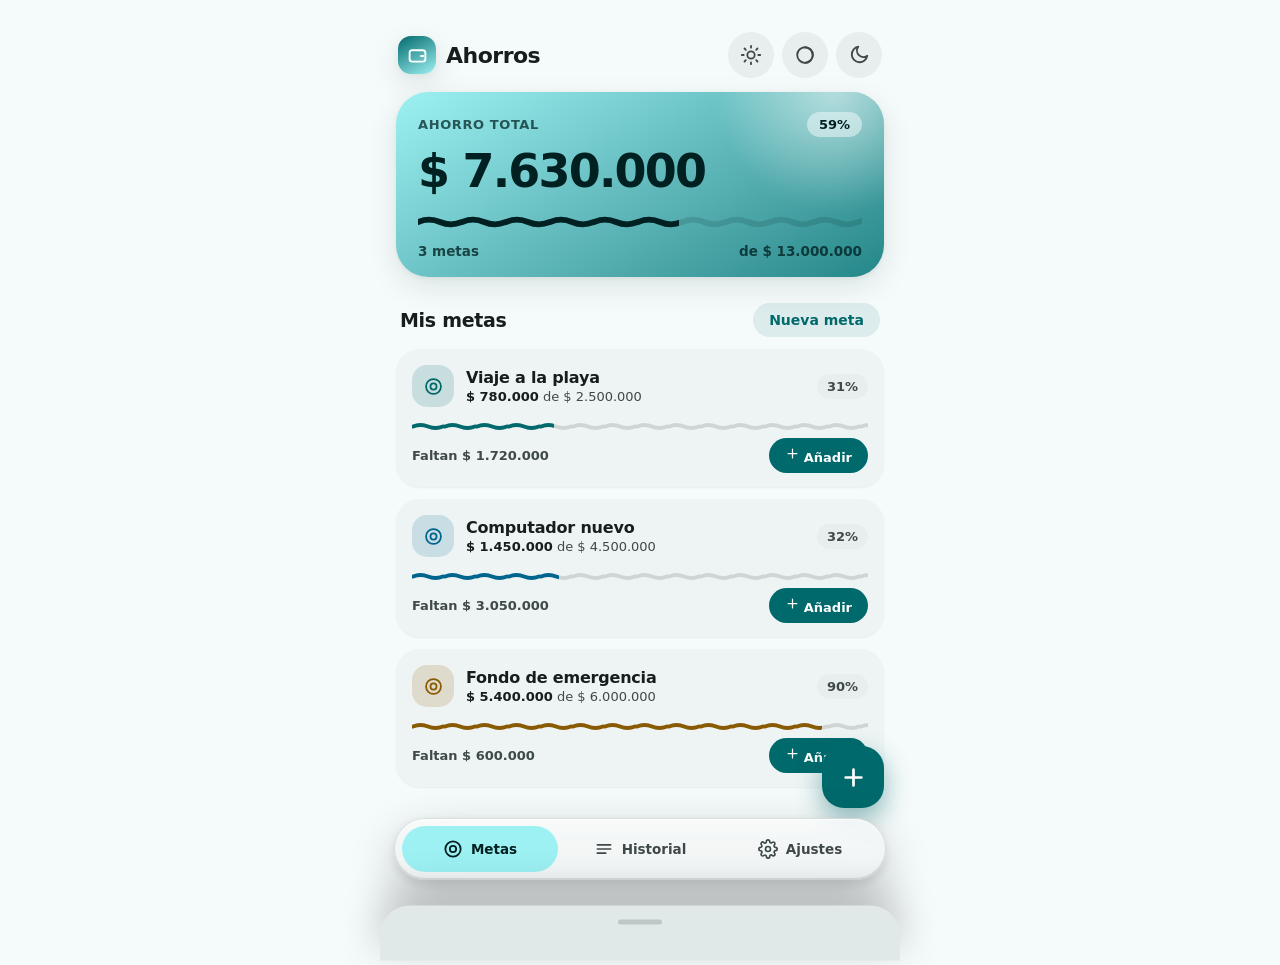
==== index.html @ 053e96df "primera version" ====
<!DOCTYPE html>
<html lang="es" data-theme="light">
<head>
<meta charset="utf-8" />
<meta name="viewport" content="width=device-width, initial-scale=1, viewport-fit=cover" />
<title>Ahorros</title>
<meta name="theme-color" content="#F5FAFA" media="(prefers-color-scheme: light)" />
<meta name="theme-color" content="#0E1414" media="(prefers-color-scheme: dark)" />
<meta name="apple-mobile-web-app-capable" content="yes" />
<meta name="apple-mobile-web-app-status-bar-style" content="default" />
<meta name="description" content="App de ahorros con metas y progreso animado." />
<link rel="manifest" href="./manifest.webmanifest" />
<link rel="icon" href="./icon.svg" type="image/svg+xml" />
<link rel="apple-touch-icon" href="./icon.svg" />
<link rel="stylesheet" href="./styles.css" />
</head>
<body>
  <div class="app">
    <header class="topbar">
      <div class="brand">
        <span class="brand-mark" aria-hidden="true">
          <svg viewBox="0 0 24 24" fill="none" stroke="currentColor" stroke-width="2.2" stroke-linecap="round" stroke-linejoin="round">
            <path d="M3 8.5A2.5 2.5 0 0 1 5.5 6H18a3 3 0 0 1 3 3v7a3 3 0 0 1-3 3H6a3 3 0 0 1-3-3z" />
            <path d="M16 12.5h2.5" />
          </svg>
        </span>
        <h1>Ahorros</h1>
      </div>
      <div class="topbar-actions">
        <button class="icon-btn press" id="dynamicToggle" aria-label="Color dinámico" aria-pressed="true">
          <svg viewBox="0 0 24 24" fill="none" stroke="currentColor" stroke-width="2" stroke-linecap="round" stroke-linejoin="round">
            <circle cx="12" cy="12" r="4" />
            <path d="M12 2v2M12 20v2M4.93 4.93l1.41 1.41M17.66 17.66l1.41 1.41M2 12h2M20 12h2M4.93 19.07l1.41-1.41M17.66 6.34l1.41-1.41" />
          </svg>
        </button>
        <button class="icon-btn press" id="ringToggle" aria-label="Cambiar a progreso circular" aria-pressed="false">
          <svg viewBox="0 0 24 24" fill="none" stroke="currentColor" stroke-width="2" stroke-linecap="round" stroke-linejoin="round">
            <circle cx="12" cy="12" r="8.5" />
            <path d="M12 3.5a8.5 8.5 0 0 1 0 17" />
          </svg>
        </button>
        <button class="icon-btn press" id="themeBtn" aria-label="Cambiar tema">
          <svg viewBox="0 0 24 24" fill="none" stroke="currentColor" stroke-width="2" stroke-linecap="round" stroke-linejoin="round">
            <path d="M21 12.8A8.5 8.5 0 1 1 11.2 3a7 7 0 0 0 9.8 9.8z" />
          </svg>
        </button>
      </div>
    </header>

    <main>
      <section class="view" id="view-goals">
        <div class="hero" id="hero">
          <div class="hero-glow" aria-hidden="true"></div>
          <div class="hero-top">
            <span class="hero-label">Ahorro total</span>
            <span class="hero-chip" id="heroPct">0%</span>
          </div>
          <div class="hero-amount" id="totalAmount" data-v="0">$0</div>
          <div class="prog prog-lg" id="heroProg" style="--p:0">
            <span class="prog-track"></span>
            <span class="prog-fill"></span>
            <span class="prog-stop"></span>
          </div>
          <div class="ring ring-lg" id="heroRing" hidden style="--p:0" aria-hidden="true">
            <svg viewBox="0 0 120 120">
              <path class="ring-track" d="" />
              <path class="ring-fill" d="" />
            </svg>
            <div class="ring-center">
              <span class="ring-pct" id="heroRingPct">0%</span>
            </div>
          </div>
          <div class="hero-foot">
            <span id="heroGoals">0 metas</span>
            <span id="heroTarget">de $0</span>
          </div>
        </div>

        <div class="section-head">
          <h2>Mis metas</h2>
          <button class="text-btn press" id="newGoalBtn">Nueva meta</button>
        </div>

        <ul class="goals" id="goalList"></ul>

        <div class="empty" id="emptyGoals" hidden>
          <div class="empty-art" aria-hidden="true">
            <svg viewBox="0 0 24 24" fill="none" stroke="currentColor" stroke-width="1.6" stroke-linecap="round" stroke-linejoin="round">
              <circle cx="12" cy="12" r="9" />
              <circle cx="12" cy="12" r="4.5" />
              <circle cx="12" cy="12" r="1" />
            </svg>
          </div>
          <h3>Sin metas todavía</h3>
          <p>Crea tu primera meta y mira cómo crece el progreso.</p>
          <button class="btn-filled press" id="emptyCreate">Crear mi primera meta</button>
        </div>
      </section>

      <section class="view" id="view-history" hidden>
        <div class="section-head">
          <h2>Historial</h2>
          <span class="muted" id="historyCount"></span>
        </div>
        <ul class="history" id="historyList"></ul>
        <div class="empty" id="emptyHistory" hidden>
          <div class="empty-art" aria-hidden="true">
            <svg viewBox="0 0 24 24" fill="none" stroke="currentColor" stroke-width="1.6" stroke-linecap="round" stroke-linejoin="round">
              <path d="M3.5 12a8.5 8.5 0 1 0 2.6-6.1" />
              <path d="M3 4.5V9h4.5" />
              <path d="M12 8v4.5l3 1.8" />
            </svg>
          </div>
          <h3>Aún no hay movimientos</h3>
          <p>Cada aporte que hagas aparecerá aquí.</p>
        </div>
      </section>

      <section class="view" id="view-settings" hidden>
        <div class="section-head">
          <h2>Ajustes</h2>
        </div>
        <ul class="settings" id="settingsList"></ul>
      </section>
    </main>

    <button class="fab press" id="fab" aria-label="Nueva meta">
      <svg viewBox="0 0 24 24" fill="none" stroke="currentColor" stroke-width="2.4" stroke-linecap="round">
        <path d="M12 5v14M5 12h14" />
      </svg>
    </button>

    <nav class="navbar" id="nav" aria-label="Navegación principal">
      <span class="nav-indicator" id="navIndicator" aria-hidden="true"></span>
      <button class="nav-item is-active press" data-view="goals">
        <svg viewBox="0 0 24 24" fill="none" stroke="currentColor" stroke-width="2" stroke-linecap="round" stroke-linejoin="round">
          <circle cx="12" cy="12" r="8.5" />
          <circle cx="12" cy="12" r="3.5" />
        </svg>
        <span>Metas</span>
      </button>
      <button class="nav-item press" data-view="history">
        <svg viewBox="0 0 24 24" fill="none" stroke="currentColor" stroke-width="2" stroke-linecap="round" stroke-linejoin="round">
          <path d="M4 7h16M4 12h16M4 17h10" />
        </svg>
        <span>Historial</span>
      </button>
      <button class="nav-item press" data-view="settings">
        <svg viewBox="0 0 24 24" fill="none" stroke="currentColor" stroke-width="2" stroke-linecap="round" stroke-linejoin="round">
          <circle cx="12" cy="12" r="3" />
          <path d="M19.4 15a1.65 1.65 0 0 0 .33 1.82l.06.06a2 2 0 1 1-2.83 2.83l-.06-.06a1.65 1.65 0 0 0-1.82-.33 1.65 1.65 0 0 0-1 1.51V21a2 2 0 0 1-4 0v-.09A1.65 1.65 0 0 0 9 19.4a1.65 1.65 0 0 0-1.82.33l-.06.06a2 2 0 1 1-2.83-2.83l.06-.06a1.65 1.65 0 0 0 .33-1.82 1.65 1.65 0 0 0-1.51-1H3a2 2 0 0 1 0-4h.09A1.65 1.65 0 0 0 4.6 9a1.65 1.65 0 0 0-.33-1.82l-.06-.06a2 2 0 1 1 2.83-2.83l.06.06a1.65 1.65 0 0 0 1.82.33H9a1.65 1.65 0 0 0 1-1.51V3a2 2 0 0 1 4 0v.09a1.65 1.65 0 0 0 1 1.51 1.65 1.65 0 0 0 1.82-.33l.06-.06a2 2 0 1 1 2.83 2.83l-.06.06a1.65 1.65 0 0 0-.33 1.82V9a1.65 1.65 0 0 0 1.51 1H21a2 2 0 0 1 0 4h-.09a1.65 1.65 0 0 0-1.51 1z" />
        </svg>
        <span>Ajustes</span>
      </button>
    </nav>
  </div>

  <div class="scrim" id="scrim"></div>
  <div class="sheet" id="sheet" role="dialog" aria-modal="true" aria-labelledby="sheetTitle">
    <div class="sheet-handle" aria-hidden="true"></div>
    <div class="sheet-body" id="sheetBody"></div>
  </div>

  <div class="fx-layer" id="fx" aria-hidden="true"></div>

  <script src="./app.js" defer></script>
</body>
</html>
---- styles.css ----
/* ============ Material 3 Expressive · tokens ============ */
:root {
  color-scheme: light;
  --primary: #00696b;
  --on-primary: #ffffff;
  --primary-container: #9df1f3;
  --on-primary-container: #002021;
  --secondary-container: #cfe7e7;
  --on-secondary-container: #082020;
  --surface: #f5fafa;
  --surface-container-low: #eef4f4;
  --surface-container: #e8eeee;
  --surface-container-high: #e1e8e8;
  --surface-container-highest: #dbe2e2;
  --on-surface: #171d1d;
  --on-surface-variant: #3f4949;
  --outline: #6f7979;
  --outline-variant: #bec8c8;
  --tertiary: #9c4326;
  --error: #ba1a1a;
  --shadow: 0 10px 30px rgba(0, 45, 45, .10), 0 2px 6px rgba(0, 45, 45, .06);
  --ease-emph: cubic-bezier(.05, .7, .1, 1);
  --ease-spring: cubic-bezier(.34, 1.32, .64, 1);
  --ease-bounce: cubic-bezier(.2, .9, .2, 1.35);
  --r-xl: 32px;
  --r-lg: 24px;
  --r-md: 18px;
  --wave: 38px;
}
[data-theme="dark"] {
  color-scheme: dark;
  --primary: #7fd4d6;
  --on-primary: #003739;
  --primary-container: #004f51;
  --on-primary-container: #9df1f3;
  --secondary-container: #2a3f3f;
  --on-secondary-container: #cfe7e7;
  --surface: #0d1313;
  --surface-container-low: #141b1b;
  --surface-container: #1a2121;
  --surface-container-high: #242b2b;
  --surface-container-highest: #2d3535;
  --on-surface: #dfe4e4;
  --on-surface-variant: #bfc8c8;
  --outline: #899393;
  --outline-variant: #3f4949;
  --tertiary: #ffb59d;
  --error: #ffb4ab;
  --shadow: 0 12px 34px rgba(0, 0, 0, .45), 0 2px 8px rgba(0, 0, 0, .3);
}

/* ============ color dinámico (Material You) ============ */
/* Usa el color de acento del sistema (en Windows puede venir del fondo de pantalla). */
@supports (color: AccentColor) {
  [data-dynamic="true"] {
    --primary: AccentColor;
  }
  [data-dynamic="true"][data-theme="light"] {
    --primary-container: color-mix(in srgb, AccentColor 20%, #ffffff);
    --on-primary-container: color-mix(in srgb, AccentColor 85%, #000000);
    --on-primary: AccentColorText;
  }
  [data-dynamic="true"][data-theme="dark"] {
    --primary-container: color-mix(in srgb, AccentColor 25%, #000000);
    --on-primary-container: color-mix(in srgb, AccentColor 75%, #ffffff);
    --on-primary: AccentColorText;
  }
}

*, *::before, *::after { box-sizing: border-box; }

html, body { height: 100%; }

body {
  margin: 0;
  font-family: "Segoe UI Variable Display", "Segoe UI", Roboto, system-ui, -apple-system, "Helvetica Neue", sans-serif;
  background: var(--surface);
  color: var(--on-surface);
  -webkit-tap-highlight-color: transparent;
  overscroll-behavior-y: none;
  transition: background-color .45s var(--ease-emph), color .45s var(--ease-emph);
}

h1, h2, h3, p { margin: 0; }

button { font: inherit; color: inherit; border: 0; background: none; cursor: pointer; }

.app {
  max-width: 520px;
  margin-inline: auto;
  padding: 14px 16px calc(178px + env(safe-area-inset-bottom));
  display: flex;
  flex-direction: column;
  min-height: 100dvh;
}

/* ============ top bar ============ */
.topbar {
  display: flex;
  align-items: center;
  justify-content: space-between;
  gap: 12px;
  padding: 6px 2px 14px;
}
.topbar-actions { display: flex; align-items: center; gap: 8px; }
.brand { display: flex; align-items: center; gap: 10px; }
.brand h1 {
  font-size: 22px;
  font-weight: 800;
  letter-spacing: -.5px;
}
.brand-mark {
  display: grid;
  place-items: center;
  width: 38px;
  height: 38px;
  border-radius: 13px;
  background: linear-gradient(150deg, var(--primary), var(--primary-container));
  color: var(--on-primary);
  box-shadow: var(--shadow);
}
.brand-mark svg { width: 21px; height: 21px; }

.icon-btn {
  width: 46px;
  height: 46px;
  display: grid;
  place-items: center;
  border-radius: 50%;
  background: var(--surface-container);
  color: var(--on-surface-variant);
  overflow: hidden;
  position: relative;
}
.icon-btn svg { width: 22px; height: 22px; transition: transform .5s var(--ease-spring); }
[data-theme="dark"] .icon-btn svg { transform: rotate(-25deg); }

/* ============ hero ============ */
.hero {
  position: relative;
  overflow: hidden;
  border-radius: var(--r-xl);
  padding: 20px 22px 18px;
  background: linear-gradient(150deg, var(--primary-container), color-mix(in srgb, var(--primary) 78%, var(--primary-container)));
  color: var(--on-primary-container);
  box-shadow: var(--shadow);
  isolation: isolate;
  animation: rise .6s var(--ease-emph) both;
}
.hero-glow {
  position: absolute;
  width: 260px;
  height: 260px;
  right: -80px;
  top: -130px;
  border-radius: 50%;
  background: radial-gradient(circle, rgba(255, 255, 255, .55), transparent 65%);
  filter: blur(6px);
  z-index: -1;
  animation: breathe 7s ease-in-out infinite;
}
[data-theme="dark"] .hero-glow { background: radial-gradient(circle, rgba(157, 241, 243, .28), transparent 65%); }

.hero-top { display: flex; align-items: center; justify-content: space-between; }
.hero-label {
  font-size: 13px;
  font-weight: 700;
  letter-spacing: .6px;
  text-transform: uppercase;
  opacity: .72;
}
.hero-chip {
  font-size: 13px;
  font-weight: 800;
  padding: 5px 12px;
  border-radius: 999px;
  background: rgba(255, 255, 255, .45);
  backdrop-filter: blur(6px);
  font-variant-numeric: tabular-nums;
}
[data-theme="dark"] .hero-chip { background: rgba(0, 0, 0, .28); }

.hero-amount {
  margin: 10px 0 2px;
  font-size: clamp(34px, 11.5vw, 46px);
  font-weight: 800;
  letter-spacing: -1.8px;
  line-height: 1.05;
  font-variant-numeric: tabular-nums;
  transform-origin: left center;
}
.hero-amount.bump { animation: bump .55s var(--ease-bounce); }
.hero-foot {
  display: flex;
  justify-content: space-between;
  margin-top: 12px;
  font-size: 13.5px;
  font-weight: 600;
  opacity: .78;
}

/* ============ wavy progress (M3 Expressive) ============ */
.prog {
  --track: color-mix(in srgb, currentColor 14%, transparent);
  --fill: currentColor;
  position: relative;
  height: 14px;
  margin: 14px 0 0;
  --wave-svg: url("data:image/svg+xml,%3Csvg xmlns='http://www.w3.org/2000/svg' width='38' height='14' viewBox='0 0 38 14'%3E%3Cpath d='M0 7 Q9.5 3 19 7 T38 7' fill='none' stroke='white' stroke-width='5' stroke-linecap='round'/%3E%3C/svg%3E");
  animation: rise .6s var(--ease-emph) both;
}
.prog-lg { height: 18px; --wave: 44px; margin-top: 18px; }

.prog-track, .prog-fill {
  position: absolute;
  inset: 0 auto 0 0;
  height: 100%;
  background-color: var(--track);
  -webkit-mask-image: var(--wave-svg);
  mask-image: var(--wave-svg);
  -webkit-mask-repeat: repeat-x;
  mask-repeat: repeat-x;
  -webkit-mask-size: var(--wave) 100%;
  mask-size: var(--wave) 100%;
  -webkit-mask-position: 0 0;
  mask-position: 0 0;
  animation: flow 2.0s linear infinite;
}
.prog-track { width: 100%; }
.prog-fill {
  width: calc(var(--p) * 1%);
  background-color: var(--fill);
  border-radius: 0 4px 4px 0;
  filter: drop-shadow(0 0 4px color-mix(in srgb, var(--fill) 55%, transparent));
  transition: width .95s var(--ease-spring), background-color .4s var(--ease-emph);
  will-change: width;
}
.prog-stop { display: none; }

.prog[hidden], .ring[hidden] { display: none !important; }
.ring {
  --fill: currentColor;
  --track: color-mix(in srgb, currentColor 18%, transparent);
  position: relative;
  width: 160px;
  height: 160px;
  margin: 12px auto 4px;
  display: grid;
  place-items: center;
}
.ring-lg { width: 180px; height: 180px; }
.ring-sm { width: 46px; height: 46px; margin: 0; }
.ring svg { width: 100%; height: 100%; overflow: visible; transform: rotate(-90deg); transform-origin: 50% 50%; }
.ring-track {
  fill: none;
  stroke: var(--track);
  stroke-width: 12;
}
.ring-sm .ring-track { stroke-width: 5; }
.ring-fill {
  fill: none;
  stroke: var(--fill);
  stroke-width: 12;
  stroke-linecap: round;
  transition: stroke .4s var(--ease-emph);
}
.ring-sm .ring-fill { stroke-width: 5; }
.ring-lg .ring-fill { stroke-dasharray: 327; stroke-dashoffset: calc(327 * (1 - var(--p, 0) / 100)); }
.ring-sm .ring-fill { stroke-dasharray: 126; stroke-dashoffset: calc(126 * (1 - var(--p, 0) / 100)); }
.ring-ball-group {
  transform-origin: 50% 50%;
  transform: rotate(calc(var(--p, 0) * 3.6deg));
  transition: transform .95s var(--ease-spring);
}
.ring-enter {
  animation: ringIn .65s var(--ease-bounce) both;
}
@keyframes ringIn {
  from { transform: scale(.55) rotate(-8deg); opacity: 0; filter: blur(4px); }
  60% { transform: scale(1.08) rotate(2deg); opacity: 1; filter: blur(0); }
  to { transform: scale(1) rotate(0deg); opacity: 1; filter: blur(0); }
}
.ring-stop { display: none; }
.ring-center {
  position: absolute;
  inset: 0;
  display: grid;
  place-items: center;
  pointer-events: none;
}

.ring-bounce {
  animation: ringBounce .55s var(--ease-bounce);
}
@keyframes ringBounce {
  0% { transform: scale(1); }
  40% { transform: scale(1.12); }
  100% { transform: scale(1); }
}

.ring-pct {
  font-size: 26px;
  font-weight: 800;
  letter-spacing: -1px;
  font-variant-numeric: tabular-nums;
  color: var(--on-primary-container);
}
.ring-sm + .goal-foot { margin-top: 6px; }
.goal .ring { --fill: var(--tint, var(--primary)); --track: color-mix(in srgb, var(--tint, var(--primary)) 18%, transparent); }
.ring-sm .ring-pct { font-size: 12px; }

/* el anillo reemplaza la barra en modo circular */
.goal.ring-mode .prog { display: none; }
.goal.ring-mode .ring { display: grid; }

/* ============ sections ============ */
.section-head {
  display: flex;
  align-items: center;
  justify-content: space-between;
  gap: 10px;
  margin: 26px 4px 12px;
}
.section-head h2 { font-size: 19px; font-weight: 750; letter-spacing: -.3px; }
.muted { font-size: 13px; color: var(--on-surface-variant); }
.text-btn {
  font-size: 14px;
  font-weight: 700;
  color: var(--primary);
  padding: 9px 16px;
  border-radius: 999px;
  background: color-mix(in srgb, var(--primary) 10%, transparent);
  position: relative;
  overflow: hidden;
  transition: background-color .3s var(--ease-emph), transform .2s var(--ease-spring);
}
.text-btn:active { transform: scale(.94); }

/* ============ goal cards ============ */
.goals { list-style: none; margin: 0; padding: 0; display: grid; gap: 12px; }

.goal, .move, .goal-preview { --tint: var(--tint-raw, var(--primary)); }
[data-theme="dark"] .goal,
[data-theme="dark"] .move,
[data-theme="dark"] .goal-preview { --tint: color-mix(in srgb, var(--tint-raw, var(--primary)) 55%, white); }

.goal-preview .prog { --fill: var(--tint, var(--primary)); }

.goal {
  position: relative;
  overflow: hidden;
  border-radius: var(--r-lg);
  padding: 16px 16px 14px;
  background: var(--surface-container-low);
  box-shadow: 0 1px 2px rgba(0, 35, 35, .06);
  transition: transform .22s var(--ease-spring), box-shadow .3s var(--ease-emph), background-color .3s;
  animation: cardIn .55s var(--ease-spring) both;
  animation-delay: calc(var(--i, 0) * 55ms);
  cursor: pointer;
}
.goal:active { transform: scale(.978); }
.goal.is-done { background: color-mix(in srgb, var(--primary) 12%, var(--surface-container-low)); }

.goal-head { display: flex; align-items: center; gap: 12px; }
.goal-icon {
  flex: 0 0 auto;
  width: 42px;
  height: 42px;
  border-radius: 15px;
  display: grid;
  place-items: center;
  color: var(--tint, var(--primary));
  background: color-mix(in srgb, var(--tint, var(--primary)) 16%, transparent);
}
.goal-icon svg { width: 21px; height: 21px; }
.goal-icon.is-done { color: var(--primary); }

.goal-titles { min-width: 0; flex: 1; }
.goal-titles h3 {
  font-size: 16px;
  font-weight: 700;
  letter-spacing: -.2px;
  white-space: nowrap;
  overflow: hidden;
  text-overflow: ellipsis;
}
.goal-sub { font-size: 13px; color: var(--on-surface-variant); margin-top: 2px; }
.goal-sub b { font-weight: 700; color: var(--on-surface); }

.goal-pct {
  font-size: 13px;
  font-weight: 800;
  font-variant-numeric: tabular-nums;
  color: var(--on-surface-variant);
  padding: 5px 10px;
  border-radius: 999px;
  background: var(--surface-container);
  transition: background-color .3s, color .3s;
}
.goal.is-done .goal-pct { color: var(--on-primary-container); background: var(--primary-container); }

.goal .prog { margin: 14px 0 0; height: 11px; --wave: 32px; --fill: var(--tint, var(--primary)); }

.goal-foot {
  display: flex;
  align-items: center;
  justify-content: space-between;
  margin-top: 12px;
  font-size: 13px;
  color: var(--on-surface-variant);
}
.goal-foot .rest { font-weight: 600; }
.mini-btn {
  font-size: 13px;
  font-weight: 750;
  color: var(--on-primary);
  background: var(--primary);
  padding: 8px 16px;
  border-radius: 999px;
  position: relative;
  overflow: hidden;
  transition: transform .2s var(--ease-spring), filter .2s;
}
.mini-btn:active { transform: scale(.93); }

/* ============ history ============ */
.history { list-style: none; margin: 0; padding: 0; display: grid; gap: 8px; }
.move {
  display: flex;
  align-items: center;
  gap: 12px;
  padding: 13px 14px;
  border-radius: var(--r-md);
  background: var(--surface-container-low);
  animation: cardIn .45s var(--ease-spring) both;
  animation-delay: calc(var(--i, 0) * 35ms);
}
.move-dot {
  width: 40px;
  height: 40px;
  border-radius: 14px;
  display: grid;
  place-items: center;
  color: var(--tint, var(--primary));
  background: color-mix(in srgb, var(--tint, var(--primary)) 15%, transparent);
  flex: 0 0 auto;
}
.move-dot svg { width: 19px; height: 19px; }
.move-body { flex: 1; min-width: 0; }
.move-body strong { display: block; font-size: 14.5px; font-weight: 650; }
.move-body span { font-size: 12.5px; color: var(--on-surface-variant); }
.move-amt { font-size: 15px; font-weight: 800; font-variant-numeric: tabular-nums; color: var(--primary); }

/* ============ empty ============ */
.empty { text-align: center; padding: 34px 20px 10px; animation: rise .5s var(--ease-emph) both; }
.empty-art {
  width: 78px;
  height: 78px;
  margin: 0 auto 14px;
  border-radius: 28px;
  display: grid;
  place-items: center;
  color: var(--primary);
  background: color-mix(in srgb, var(--primary) 12%, transparent);
  animation: floaty 4.5s ease-in-out infinite;
}
.empty-art svg { width: 38px; height: 38px; }
.empty h3 { font-size: 17px; font-weight: 750; }
.empty p { font-size: 14px; color: var(--on-surface-variant); margin: 6px auto 18px; max-width: 260px; line-height: 1.45; }

.btn-filled {
  display: inline-flex;
  align-items: center;
  justify-content: center;
  gap: 8px;
  width: 100%;
  padding: 15px 22px;
  border-radius: 20px;
  font-size: 15.5px;
  font-weight: 750;
  color: var(--on-primary);
  background: var(--primary);
  position: relative;
  overflow: hidden;
  transition: transform .2s var(--ease-spring), filter .25s;
  box-shadow: 0 6px 18px color-mix(in srgb, var(--primary) 28%, transparent);
}
.btn-filled:active { transform: scale(.965); }
.empty .btn-filled { width: auto; padding-inline: 26px; }

/* ============ fab + nav ============ */
.fab {
  position: fixed;
  right: max(18px, calc(50vw - 244px));
  bottom: calc(92px + env(safe-area-inset-bottom));
  width: 62px;
  height: 62px;
  display: grid;
  place-items: center;
  border-radius: 22px;
  color: var(--on-primary);
  background: var(--primary);
  box-shadow: 0 10px 26px color-mix(in srgb, var(--primary) 45%, transparent);
  overflow: hidden;
  z-index: 20;
  animation: fabIn .6s var(--ease-spring) both .15s;
  transition: border-radius .45s var(--ease-bounce), transform .25s var(--ease-spring), background-color .3s;
}
.fab svg { width: 27px; height: 27px; transition: transform .5s var(--ease-bounce); }
.fab:active { transform: scale(.9); border-radius: 50%; }
.fab.spin svg { transform: rotate(135deg); }

.navbar {
  position: fixed;
  left: 50%;
  bottom: calc(14px + env(safe-area-inset-bottom));
  transform: translateX(-50%) translateY(0);
  width: min(100vw - 28px, 492px);
  display: flex;
  padding: 7px;
  gap: 4px;
  border-radius: 999px;
  /* Liquid Glass (estilo iOS 26) */
  background: color-mix(in srgb, var(--surface-container) 40%, transparent);
  backdrop-filter: blur(28px) saturate(200%) brightness(1.12);
  -webkit-backdrop-filter: blur(28px) saturate(200%) brightness(1.12);
  border: 1px solid color-mix(in srgb, var(--on-surface) 10%, transparent);
  box-shadow:
    0 16px 48px rgba(0, 0, 0, .20),
    0 4px 12px rgba(0, 0, 0, .10),
    inset 0 1.5px 0 color-mix(in srgb, #ffffff 50%, transparent),
    inset 0 -1px 0 color-mix(in srgb, #000000 10%, transparent);
  z-index: 21;
  overflow: hidden;
  animation: navIn .7s var(--ease-spring) both .1s;
}
/* reflejo especular superior (fuente de luz) */
.navbar::before {
  content: "";
  position: absolute;
  inset: 0;
  border-radius: inherit;
  background: linear-gradient(180deg,
    color-mix(in srgb, #ffffff 45%, transparent) 0%,
    color-mix(in srgb, #ffffff 12%, transparent) 25%,
    transparent 55%);
  pointer-events: none;
  z-index: 0;
}
/* brillo líquido que fluye */
.navbar::after {
  content: "";
  position: absolute;
  inset: 0;
  border-radius: inherit;
  background: linear-gradient(100deg,
    transparent 0%,
    color-mix(in srgb, #ffffff 22%, transparent) 40%,
    transparent 70%);
  transform: translateX(-130%);
  animation: liquidSheen 7s ease-in-out infinite;
  pointer-events: none;
  z-index: 0;
}
.navbar > * { position: relative; z-index: 1; }
@keyframes liquidSheen {
  0% { transform: translateX(-130%) skewX(-15deg); opacity: 0; }
  20% { opacity: 1; }
  50% { transform: translateX(130%) skewX(-15deg); opacity: 1; }
  80% { opacity: 0; }
  100% { transform: translateX(130%) skewX(-15deg); opacity: 0; }
}
@keyframes liquidSheen {
  0% { transform: translateX(-120%) skewX(-12deg); }
  50% { transform: translateX(120%) skewX(-12deg); }
  100% { transform: translateX(120%) skewX(-12deg); }
}
.nav-indicator {
  position: absolute;
  top: 7px;
  bottom: 7px;
  left: 7px;
  width: 0;
  border-radius: 999px;
  background: var(--primary-container);
  transition: left .5s var(--ease-spring), width .5s var(--ease-spring), background-color .35s;
  z-index: 0;
}
[data-theme="dark"] .nav-indicator { background: var(--primary-container); }
.nav-item {
  position: relative;
  z-index: 1;
  flex: 1;
  display: flex;
  align-items: center;
  justify-content: center;
  gap: 8px;
  padding: 13px 10px;
  border-radius: 999px;
  font-size: 13.5px;
  font-weight: 700;
  color: var(--on-surface-variant);
  overflow: hidden;
  transition: color .3s var(--ease-emph), transform .2s var(--ease-spring);
}
.nav-item svg { width: 20px; height: 20px; transition: transform .5s var(--ease-bounce); }
.nav-item.is-active { color: var(--on-primary-container); }
.nav-item.is-active svg { transform: scale(1.08); }
.nav-item:active { transform: scale(.96); }

/* ============ ripple / press layer ============ */
:where(.press) { position: relative; }
.ripple {
  position: absolute;
  border-radius: 50%;
  background: currentColor;
  opacity: .18;
  transform: scale(0);
  pointer-events: none;
  animation: ripple .6s var(--ease-emph) forwards;
}

/* ============ scrim + sheet ============ */
.scrim {
  position: fixed;
  inset: 0;
  background: rgba(0, 12, 12, .42);
  opacity: 0;
  pointer-events: none;
  transition: opacity .35s var(--ease-emph);
  z-index: 40;
  backdrop-filter: blur(0px);
}
.scrim.open { opacity: 1; pointer-events: auto; backdrop-filter: blur(3px); }

.sheet {
  position: fixed;
  left: 50%;
  bottom: 0;
  width: min(100%, 520px);
  max-height: 88dvh;
  overflow-y: auto;
  transform: translate(-50%, 110%);
  border-radius: 30px 30px 0 0;
  background: var(--surface-container-high);
  box-shadow: 0 -14px 40px rgba(0, 0, 0, .22);
  z-index: 41;
  padding: 10px 18px calc(24px + env(safe-area-inset-bottom));
  transition: transform .55s var(--ease-emph), border-radius .4s var(--ease-spring);
  overscroll-behavior: contain;
}
.sheet.open { transform: translate(-50%, 0); }
.sheet-handle {
  width: 44px;
  height: 5px;
  border-radius: 999px;
  background: var(--outline-variant);
  margin: 4px auto 12px;
}
.sheet-body > * + * { margin-top: 14px; }
.sheet-title { font-size: 21px; font-weight: 800; letter-spacing: -.5px; }
.sheet-title em { font-style: normal; color: var(--primary); }
.sheet-sub { font-size: 14px; color: var(--on-surface-variant); margin-top: 4px; }

.field { display: block; }
.field > span {
  display: block;
  font-size: 12.5px;
  font-weight: 700;
  letter-spacing: .3px;
  text-transform: uppercase;
  color: var(--on-surface-variant);
  margin: 0 0 6px 4px;
}
.field input, .amount-input {
  width: 100%;
  border: 0;
  border-radius: var(--r-md);
  background: var(--surface-container-lowest, var(--surface));
  color: var(--on-surface);
  padding: 15px 16px;
  font: inherit;
  font-size: 16px;
  font-weight: 600;
  outline: 2px solid transparent;
  transition: outline-color .25s var(--ease-emph), background-color .3s;
}
[data-theme="dark"] .field input, [data-theme="dark"] .amount-input { background: var(--surface-container); }
.field input:focus, .amount-input:focus { outline-color: var(--primary); }

.amount-wrap {
  display: flex;
  align-items: center;
  gap: 6px;
  border-radius: var(--r-md);
  padding: 6px 16px;
  background: var(--surface-container-lowest, var(--surface));
  outline: 2px solid transparent;
  transition: outline-color .25s var(--ease-emph);
}
[data-theme="dark"] .amount-wrap { background: var(--surface-container); }
.amount-wrap:focus-within { outline-color: var(--primary); }
.amount-wrap .cur { font-size: 26px; font-weight: 800; color: var(--on-surface-variant); }
.amount-wrap input {
  flex: 1;
  border: 0;
  background: none;
  color: var(--on-surface);
  font: inherit;
  font-size: 30px;
  font-weight: 800;
  letter-spacing: -1px;
  padding: 8px 0;
  outline: none;
  font-variant-numeric: tabular-nums;
  min-width: 0;
}
.amount-wrap input::placeholder { color: var(--outline-variant); }

.chips { display: flex; flex-wrap: wrap; gap: 8px; }
.chip-btn {
  font-size: 13.5px;
  font-weight: 700;
  padding: 9px 15px;
  border-radius: 999px;
  color: var(--on-surface-variant);
  background: var(--surface-container-highest);
  border: 1px solid transparent;
  position: relative;
  overflow: hidden;
  transition: transform .2s var(--ease-spring), background-color .25s, color .25s;
}
.chip-btn:active { transform: scale(.92); }
.chip-btn.sel { background: var(--primary-container); color: var(--on-primary-container); }

.sheet-actions { display: flex; gap: 10px; margin-top: 18px; }
.btn-tonal {
  flex: 0 0 auto;
  padding: 15px 20px;
  border-radius: 20px;
  font-size: 15px;
  font-weight: 720;
  color: var(--on-surface);
  background: var(--surface-container-highest);
  position: relative;
  overflow: hidden;
  transition: transform .2s var(--ease-spring), background-color .25s;
}
.btn-tonal:active { transform: scale(.95); }
.sheet-actions .btn-filled { flex: 1; }
.btn-danger { color: var(--error); background: color-mix(in srgb, var(--error) 12%, transparent); }

.goal-preview {
  border-radius: var(--r-md);
  background: var(--surface-container);
  padding: 14px 16px;
}
.goal-preview .prog { margin: 0; height: 12px; }
.goal-preview-head {
  display: flex;
  justify-content: space-between;
  font-size: 13px;
  font-weight: 650;
  color: var(--on-surface-variant);
  margin-bottom: 11px;
}
.goal-preview-head b { color: var(--on-surface); }

/* ============ ajustes ============ */
.settings { list-style: none; margin: 0; padding: 0; display: grid; gap: 10px; }
.setting {
  display: flex;
  align-items: center;
  gap: 14px;
  padding: 14px 16px;
  border-radius: var(--r-md);
  background: var(--surface-container-low);
  animation: cardIn .45s var(--ease-spring) both;
}
#openUpdates { cursor: pointer; transition: background-color .25s, transform .2s var(--ease-spring); }
#openUpdates:active { transform: scale(.98); }
.setting-icon {
  width: 40px;
  height: 40px;
  border-radius: 14px;
  display: grid;
  place-items: center;
  color: var(--primary);
  background: color-mix(in srgb, var(--primary) 14%, transparent);
  flex: 0 0 auto;
}
.setting-icon svg { width: 20px; height: 20px; }
.setting-body { flex: 1; min-width: 0; }
.setting-body strong { display: block; font-size: 15px; font-weight: 700; letter-spacing: -.2px; }
.setting-body span { font-size: 12.5px; color: var(--on-surface-variant); }
.setting-control { flex: 0 0 auto; }
.seg {
  display: inline-flex;
  padding: 3px;
  border-radius: 999px;
  background: var(--surface-container-highest);
  gap: 2px;
}
.seg button {
  font-size: 12.5px;
  font-weight: 700;
  padding: 7px 12px;
  border-radius: 999px;
  color: var(--on-surface-variant);
  transition: background-color .25s var(--ease-emph), color .25s;
}
.seg button.is-active {
  background: var(--primary);
  color: var(--on-primary);
}
.toggle {
  width: 46px;
  height: 28px;
  border-radius: 999px;
  background: var(--surface-container-highest);
  position: relative;
  transition: background-color .25s var(--ease-emph);
}
.toggle::after {
  content: "";
  position: absolute;
  top: 3px;
  left: 3px;
  width: 22px;
  height: 22px;
  border-radius: 50%;
  background: #fff;
  box-shadow: 0 2px 6px rgba(0,0,0,.2);
  transition: transform .3s var(--ease-spring), background-color .25s;
}
.toggle.is-on { background: var(--primary); }
.toggle.is-on::after { transform: translateX(18px); background: var(--on-primary); }
.setting-btn {
  width: 100%;
  text-align: left;
  padding: 14px 16px;
  border-radius: var(--r-md);
  background: var(--surface-container-low);
  color: var(--error);
  font-weight: 700;
  display: flex;
  align-items: center;
  gap: 14px;
  transition: background-color .25s, transform .2s var(--ease-spring);
}
.setting-btn:active { transform: scale(.98); }
.setting-btn .setting-icon { color: var(--error); background: color-mix(in srgb, var(--error) 12%, transparent); }
.settings select {
  border: 0;
  border-radius: 12px;
  background: var(--surface-container-highest);
  color: var(--on-surface);
  padding: 8px 12px;
  font: inherit;
  font-size: 13px;
  font-weight: 700;
  outline: 2px solid transparent;
  transition: outline-color .25s var(--ease-emph);
}
.settings select:focus { outline-color: var(--primary); }

/* ============ fx ============ */
.fx-layer { position: fixed; inset: 0; pointer-events: none; z-index: 60; }
.fx-piece {
  position: fixed;
  width: 9px;
  height: 9px;
  border-radius: 3px;
  animation: fxOut 1s var(--ease-emph) forwards;
}
.fx-float {
  position: fixed;
  font-size: 20px;
  font-weight: 800;
  color: var(--primary);
  text-shadow: 0 2px 10px rgba(255, 255, 255, .4);
  animation: floatUp 1.15s var(--ease-emph) forwards;
  pointer-events: none;
}

/* ============ keyframes ============ */
@keyframes flow {
  from { -webkit-mask-position: 0 0; mask-position: 0 0; }
  to { -webkit-mask-position: var(--wave) 0; mask-position: var(--wave) 0; }
}
@keyframes rise {
  from { opacity: 0; transform: translateY(14px); }
  to { opacity: 1; transform: none; }
}
@keyframes cardIn {
  from { opacity: 0; transform: translateY(12px) scale(.97); }
  to { opacity: 1; transform: none; }
}
@keyframes navIn {
  from { opacity: 0; transform: translateX(-50%) translateY(24px) scale(.94); }
  to { opacity: 1; transform: translateX(-50%) translateY(0) scale(1); }
}
@keyframes fabIn {
  from { opacity: 0; transform: scale(.5) rotate(-40deg); }
  to { opacity: 1; transform: none; }
}
@keyframes bump {
  0% { transform: scale(1); }
  40% { transform: scale(1.045); }
  100% { transform: scale(1); }
}
@keyframes breathe {
  0%, 100% { transform: scale(1) translate(0, 0); opacity: .9; }
  50% { transform: scale(1.12) translate(-8px, 10px); opacity: 1; }
}
@keyframes floaty {
  0%, 100% { transform: translateY(0) rotate(0deg); }
  50% { transform: translateY(-7px) rotate(3deg); }
}
@keyframes ripple {
  to { transform: scale(2.6); opacity: 0; }
}
@keyframes fxOut {
  0% { transform: translate(0, 0) scale(.5) rotate(0); opacity: 1; }
  100% { transform: translate(var(--dx), var(--dy)) scale(1) rotate(var(--rot)); opacity: 0; }
}
@keyframes floatUp {
  0% { transform: translate(-50%, 0) scale(.7); opacity: 0; }
  25% { opacity: 1; transform: translate(-50%, -18px) scale(1.05); }
  100% { transform: translate(-50%, -80px) scale(.95); opacity: 0; }
}

/* ============ responsive / motion ============ */
@media (min-width: 560px) {
  .app { padding-top: 26px; }
  .navbar { bottom: 20px; }
}

@media (prefers-reduced-motion: reduce) {
  *, *::before, *::after {
    animation-duration: .01ms !important;
    animation-iteration-count: 1 !important;
    transition-duration: .01ms !important;
  }
}
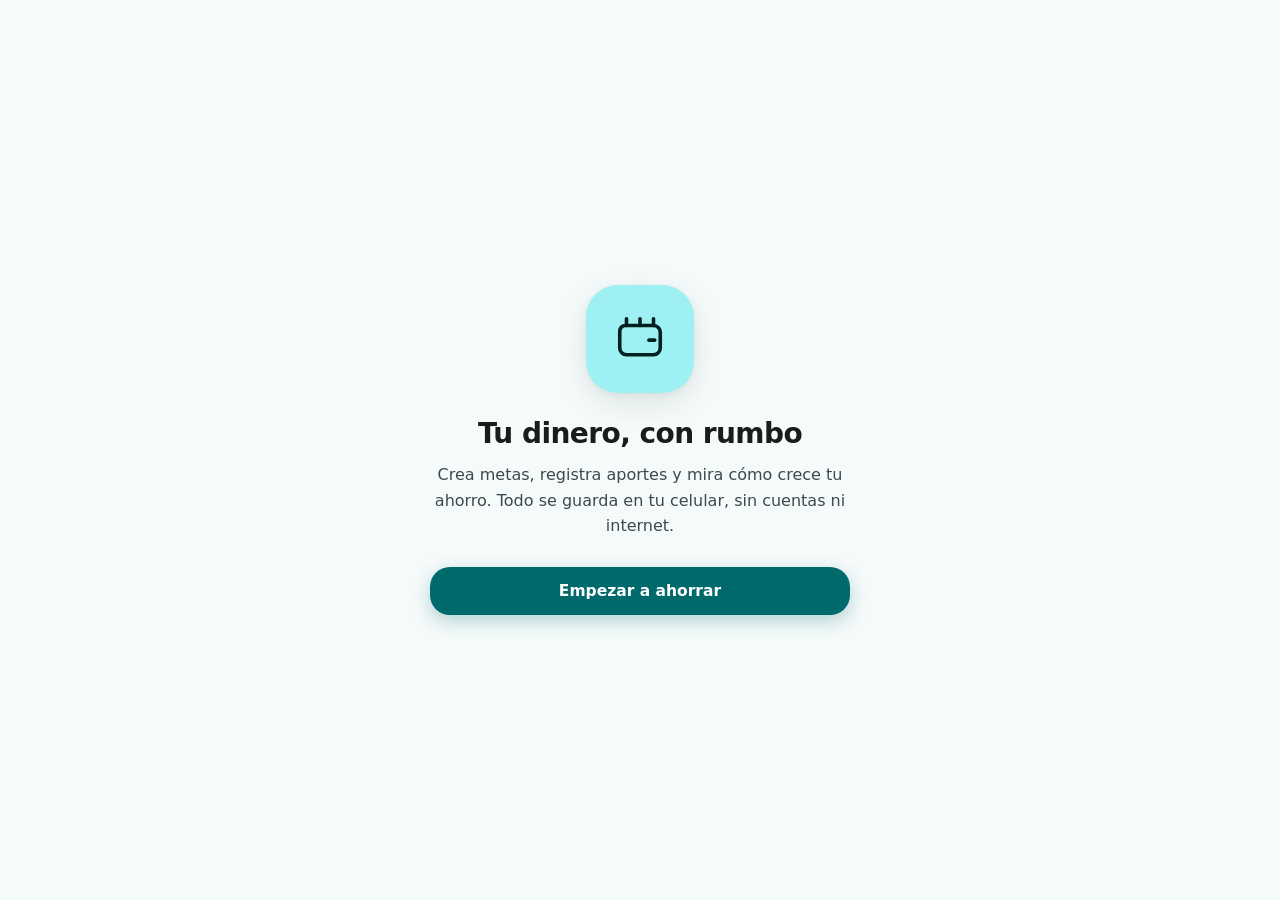
==== commit 82cd5fda: "feat: Material You, bienvenida, instalador interno y fix barra de estado (v1.0.2)" ====
--- a/index.html
+++ b/index.html
@@ -25,25 +25,6 @@
           </svg>
         </span>
         <h1>Ahorros</h1>
-      </div>
-      <div class="topbar-actions">
-        <button class="icon-btn press" id="dynamicToggle" aria-label="Color dinámico" aria-pressed="true">
-          <svg viewBox="0 0 24 24" fill="none" stroke="currentColor" stroke-width="2" stroke-linecap="round" stroke-linejoin="round">
-            <circle cx="12" cy="12" r="4" />
-            <path d="M12 2v2M12 20v2M4.93 4.93l1.41 1.41M17.66 17.66l1.41 1.41M2 12h2M20 12h2M4.93 19.07l1.41-1.41M17.66 6.34l1.41-1.41" />
-          </svg>
-        </button>
-        <button class="icon-btn press" id="ringToggle" aria-label="Cambiar a progreso circular" aria-pressed="false">
-          <svg viewBox="0 0 24 24" fill="none" stroke="currentColor" stroke-width="2" stroke-linecap="round" stroke-linejoin="round">
-            <circle cx="12" cy="12" r="8.5" />
-            <path d="M12 3.5a8.5 8.5 0 0 1 0 17" />
-          </svg>
-        </button>
-        <button class="icon-btn press" id="themeBtn" aria-label="Cambiar tema">
-          <svg viewBox="0 0 24 24" fill="none" stroke="currentColor" stroke-width="2" stroke-linecap="round" stroke-linejoin="round">
-            <path d="M21 12.8A8.5 8.5 0 1 1 11.2 3a7 7 0 0 0 9.8 9.8z" />
-          </svg>
-        </button>
       </div>
     </header>
 
--- a/styles.css
+++ b/styles.css
@@ -88,7 +88,7 @@
 .app {
   max-width: 520px;
   margin-inline: auto;
-  padding: 14px 16px calc(178px + env(safe-area-inset-bottom));
+  padding: calc(14px + var(--sbh, 0px)) 16px calc(178px + env(safe-area-inset-bottom));
   display: flex;
   flex-direction: column;
   min-height: 100dvh;
@@ -943,3 +943,46 @@
     transition-duration: .01ms !important;
   }
 }
+
+/* ============ pantalla de bienvenida ============ */
+.welcome {
+  position: fixed;
+  inset: 0;
+  z-index: 200;
+  display: grid;
+  place-items: center;
+  padding: 24px;
+  background: var(--surface);
+  animation: welcomeIn .45s var(--ease-emph) both;
+}
+.welcome.welcome-out { animation: welcomeOut .45s var(--ease-emph) both; }
+@keyframes welcomeIn { from { opacity: 0; transform: scale(1.03); } to { opacity: 1; transform: scale(1); } }
+@keyframes welcomeOut { from { opacity: 1; transform: scale(1); } to { opacity: 0; transform: scale(.97); } }
+.welcome-card {
+  width: min(100%, 420px);
+  text-align: center;
+}
+.welcome-art {
+  width: 108px;
+  height: 108px;
+  margin: 0 auto 24px;
+  border-radius: 32px;
+  display: grid;
+  place-items: center;
+  color: var(--on-primary-container);
+  background: var(--primary-container);
+  box-shadow: var(--shadow);
+}
+.welcome-art svg { width: 54px; height: 54px; }
+.welcome-card h2 {
+  font-size: 28px;
+  font-weight: 800;
+  letter-spacing: -.02em;
+  margin-bottom: 12px;
+}
+.welcome-card p {
+  color: var(--on-surface-variant);
+  line-height: 1.6;
+  margin-bottom: 28px;
+}
+.welcome-card .btn-filled { width: 100%; }
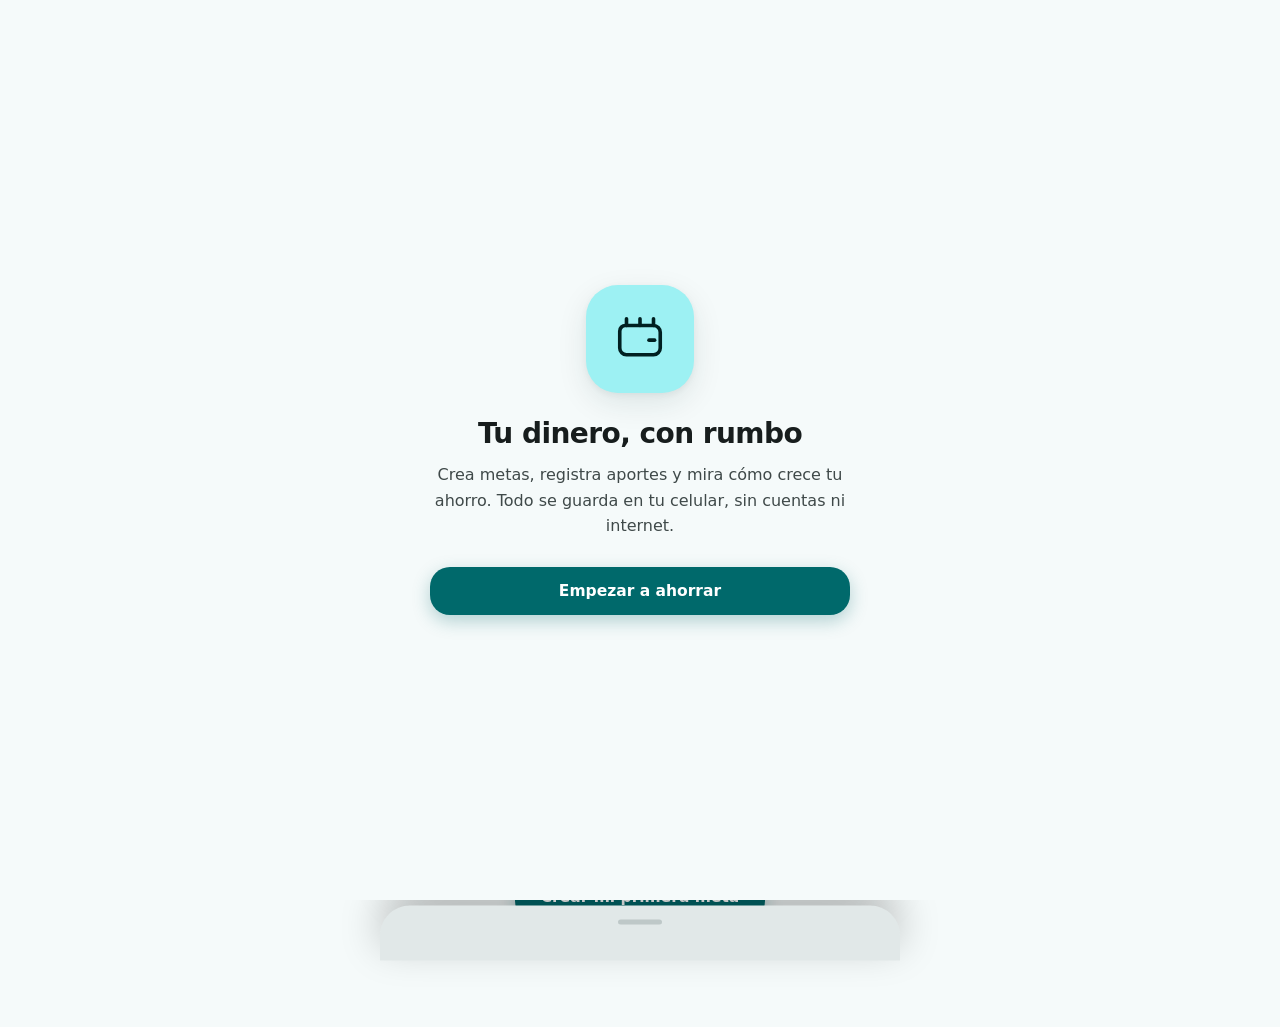
==== commit f49bafd4: "feat: estadisticas Material 3 con gusanito y barras animadas (v1.0.9)" ====
--- a/index.html
+++ b/index.html
@@ -57,6 +57,40 @@
           </div>
         </div>
 
+        <section class="stats" id="stats" aria-label="Estadísticas">
+          <div class="stats-head">
+            <h2>Estadísticas</h2>
+            <span class="stats-badge">Este mes</span>
+          </div>
+          <div class="stats-loading" id="statsLoading">
+            <div class="worm"><span></span></div>
+          </div>
+          <div class="stats-body" id="statsBody" hidden>
+            <div class="stats-grid">
+              <div class="stat-card">
+                <span class="stat-label">Ahorrado</span>
+                <strong class="stat-value" id="statIn">$0</strong>
+              </div>
+              <div class="stat-card">
+                <span class="stat-label">Retirado</span>
+                <strong class="stat-value" id="statOut">$0</strong>
+              </div>
+              <div class="stat-card">
+                <span class="stat-label">Aportes</span>
+                <strong class="stat-value" id="statCountIn">0</strong>
+              </div>
+              <div class="stat-card">
+                <span class="stat-label">Retiros</span>
+                <strong class="stat-value" id="statCountOut">0</strong>
+              </div>
+            </div>
+            <div class="chart-card">
+              <div class="chart-head"><span>Últimos 7 días</span><b id="chartTotal">$0</b></div>
+              <div class="chart" id="chart"></div>
+            </div>
+          </div>
+        </section>
+
         <div class="section-head">
           <h2>Mis metas</h2>
           <button class="text-btn press" id="newGoalBtn">Nueva meta</button>
@@ -105,12 +139,6 @@
       </section>
     </main>
 
-    <button class="fab press" id="fab" aria-label="Nueva meta">
-      <svg viewBox="0 0 24 24" fill="none" stroke="currentColor" stroke-width="2.4" stroke-linecap="round">
-        <path d="M12 5v14M5 12h14" />
-      </svg>
-    </button>
-
     <nav class="navbar" id="nav" aria-label="Navegación principal">
       <span class="nav-indicator" id="navIndicator" aria-hidden="true"></span>
       <button class="nav-item is-active press" data-view="goals">
--- a/styles.css
+++ b/styles.css
@@ -88,7 +88,7 @@
 .app {
   max-width: 520px;
   margin-inline: auto;
-  padding: calc(14px + var(--sbh, 0px)) 16px calc(178px + env(safe-area-inset-bottom));
+  padding: var(--sbh, 0px) 16px calc(96px + env(safe-area-inset-bottom));
   display: flex;
   flex-direction: column;
   min-height: 100dvh;
@@ -422,6 +422,16 @@
   transition: transform .2s var(--ease-spring), filter .2s;
 }
 .mini-btn:active { transform: scale(.93); }
+.goal-actions { display: inline-flex; align-items: center; gap: 8px; }
+.mini-btn-out {
+  color: var(--on-surface-variant);
+  background: var(--surface-container-highest);
+  padding: 8px;
+  line-height: 0;
+}
+.mini-btn-out:active { transform: scale(.9); }
+.move-out .move-dot { color: var(--error); background: color-mix(in srgb, var(--error) 14%, transparent); }
+.move-out .move-amt { color: var(--error); }
 
 /* ============ history ============ */
 .history { list-style: none; margin: 0; padding: 0; display: grid; gap: 8px; }
@@ -986,3 +996,76 @@
   margin-bottom: 28px;
 }
 .welcome-card .btn-filled { width: 100%; }
+
+/* ============ estadísticas (Material 3 Expressivo) ============ */
+.stats { margin: 2px 0 22px; }
+.stats-head {
+  display: flex; align-items: center; justify-content: space-between;
+  margin-bottom: 10px;
+}
+.stats-head h2 { font-size: 15px; font-weight: 800; letter-spacing: -.2px; }
+.stats-badge {
+  font-size: 11px; font-weight: 700;
+  color: var(--on-primary-container);
+  background: var(--primary-container);
+  padding: 5px 11px; border-radius: 999px;
+}
+
+/* Indicador indeterminado "gusanito" de Material 3 */
+.stats-loading { padding: 22px 2px; }
+.worm {
+  position: relative; height: 4px; border-radius: 999px;
+  background: var(--surface-container-highest); overflow: hidden;
+}
+.worm span {
+  position: absolute; top: 0; bottom: 0; left: -40%;
+  width: 40%; border-radius: 999px; background: var(--primary);
+  animation: wormRun 1.35s var(--ease-emph) infinite;
+}
+@keyframes wormRun {
+  0%   { left: -40%; transform: scaleX(.35); }
+  50%  { left: 32%;  transform: scaleX(1); }
+  100% { left: 100%; transform: scaleX(.35); }
+}
+
+.stats-grid { display: grid; grid-template-columns: repeat(2, 1fr); gap: 10px; }
+.stat-card {
+  display: flex; flex-direction: column; gap: 5px;
+  padding: 14px 15px; border-radius: var(--r-md);
+  background: var(--surface-container-low);
+  animation: cardIn .5s var(--ease-spring) both;
+}
+.stat-card:nth-child(2) { animation-delay: .06s; }
+.stat-card:nth-child(3) { animation-delay: .12s; }
+.stat-card:nth-child(4) { animation-delay: .18s; }
+.stat-label { font-size: 12px; font-weight: 600; color: var(--on-surface-variant); }
+.stat-value { font-size: 19px; font-weight: 800; letter-spacing: -.4px; font-variant-numeric: tabular-nums; }
+
+.chart-card {
+  margin-top: 10px; padding: 14px 15px 12px;
+  border-radius: var(--r-lg); background: var(--surface-container-low);
+  animation: cardIn .55s var(--ease-spring) both; animation-delay: .2s;
+}
+.chart-head {
+  display: flex; align-items: center; justify-content: space-between;
+  font-size: 12px; color: var(--on-surface-variant); margin-bottom: 12px;
+}
+.chart-head b { color: var(--on-surface); font-variant-numeric: tabular-nums; }
+.chart { display: flex; align-items: flex-end; gap: 7px; height: 76px; }
+.chart-bar {
+  flex: 1; height: 100%; display: flex; flex-direction: column;
+  align-items: center; justify-content: flex-end; gap: 5px;
+}
+.chart-bar i {
+  display: block; width: 100%; max-width: 26px; min-height: 5px;
+  border-radius: 8px 8px 4px 4px; background: var(--primary);
+  transform-origin: bottom;
+  animation: barGrow .6s var(--ease-spring) both;
+  animation-delay: calc(var(--i, 0) * 55ms + 220ms);
+}
+.chart-bar.out i { background: var(--error); }
+.chart-bar small { font-size: 9px; color: var(--on-surface-variant); text-transform: capitalize; }
+@keyframes barGrow {
+  from { transform: scaleY(.02); opacity: .25; }
+  to   { transform: scaleY(1); opacity: 1; }
+}
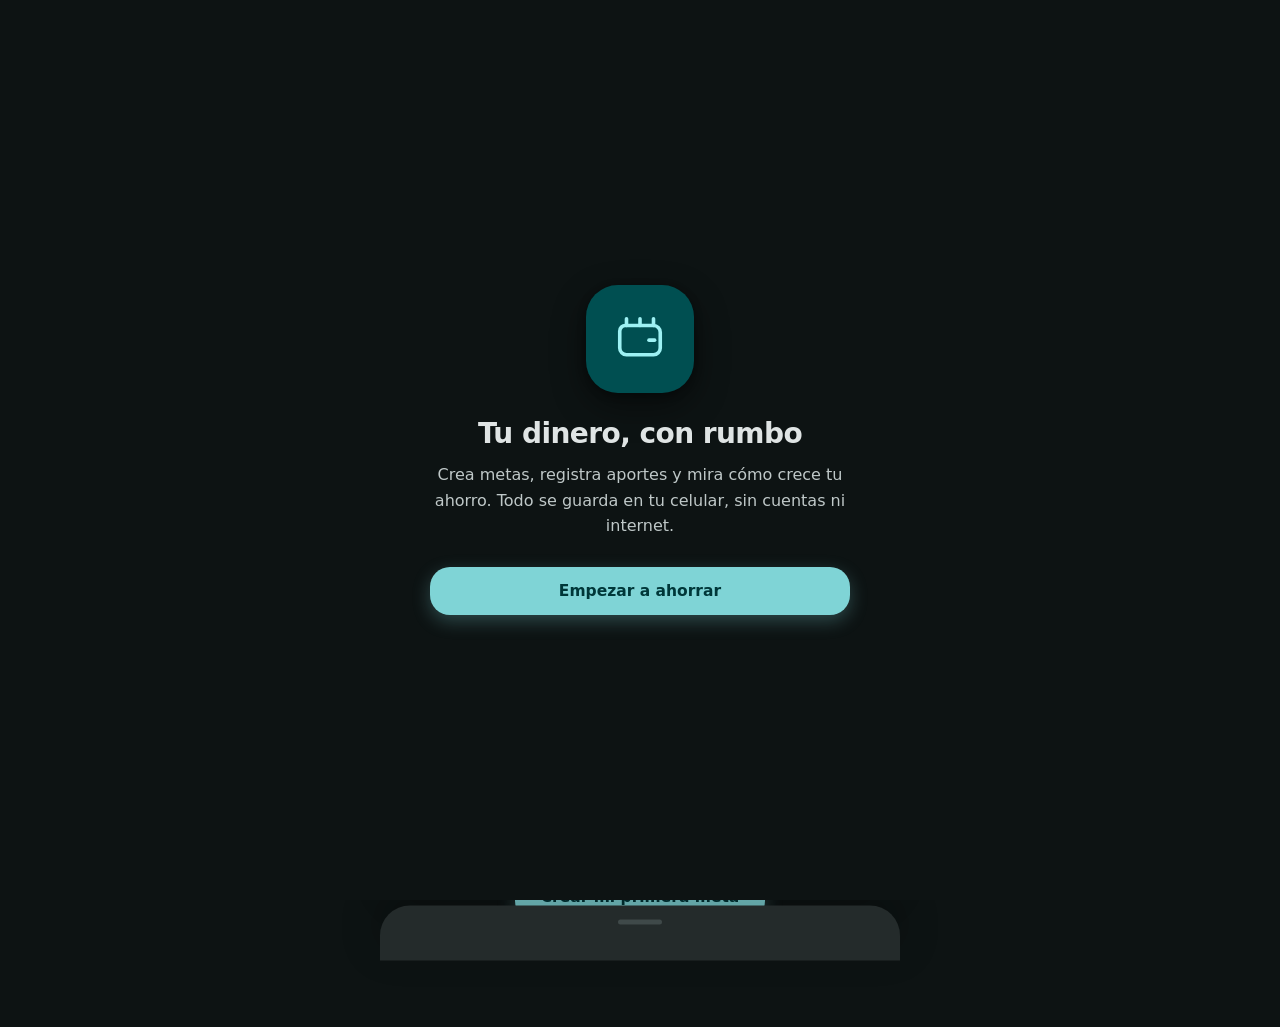
==== commit 3d91336a: "fix: forzar modo oscuro y quitar opcion de tema claro (v1.0.10)" ====
--- a/index.html
+++ b/index.html
@@ -1,11 +1,10 @@
 <!DOCTYPE html>
-<html lang="es" data-theme="light">
+<html lang="es" data-theme="dark">
 <head>
 <meta charset="utf-8" />
 <meta name="viewport" content="width=device-width, initial-scale=1, viewport-fit=cover" />
 <title>Ahorros</title>
-<meta name="theme-color" content="#F5FAFA" media="(prefers-color-scheme: light)" />
-<meta name="theme-color" content="#0E1414" media="(prefers-color-scheme: dark)" />
+<meta name="theme-color" content="#0E1414" />
 <meta name="apple-mobile-web-app-capable" content="yes" />
 <meta name="apple-mobile-web-app-status-bar-style" content="default" />
 <meta name="description" content="App de ahorros con metas y progreso animado." />
--- a/styles.css
+++ b/styles.css
@@ -1,6 +1,6 @@
 /* ============ Material 3 Expressive · tokens ============ */
 :root {
-  color-scheme: light;
+  color-scheme: dark;
   --primary: #00696b;
   --on-primary: #ffffff;
   --primary-container: #9df1f3;
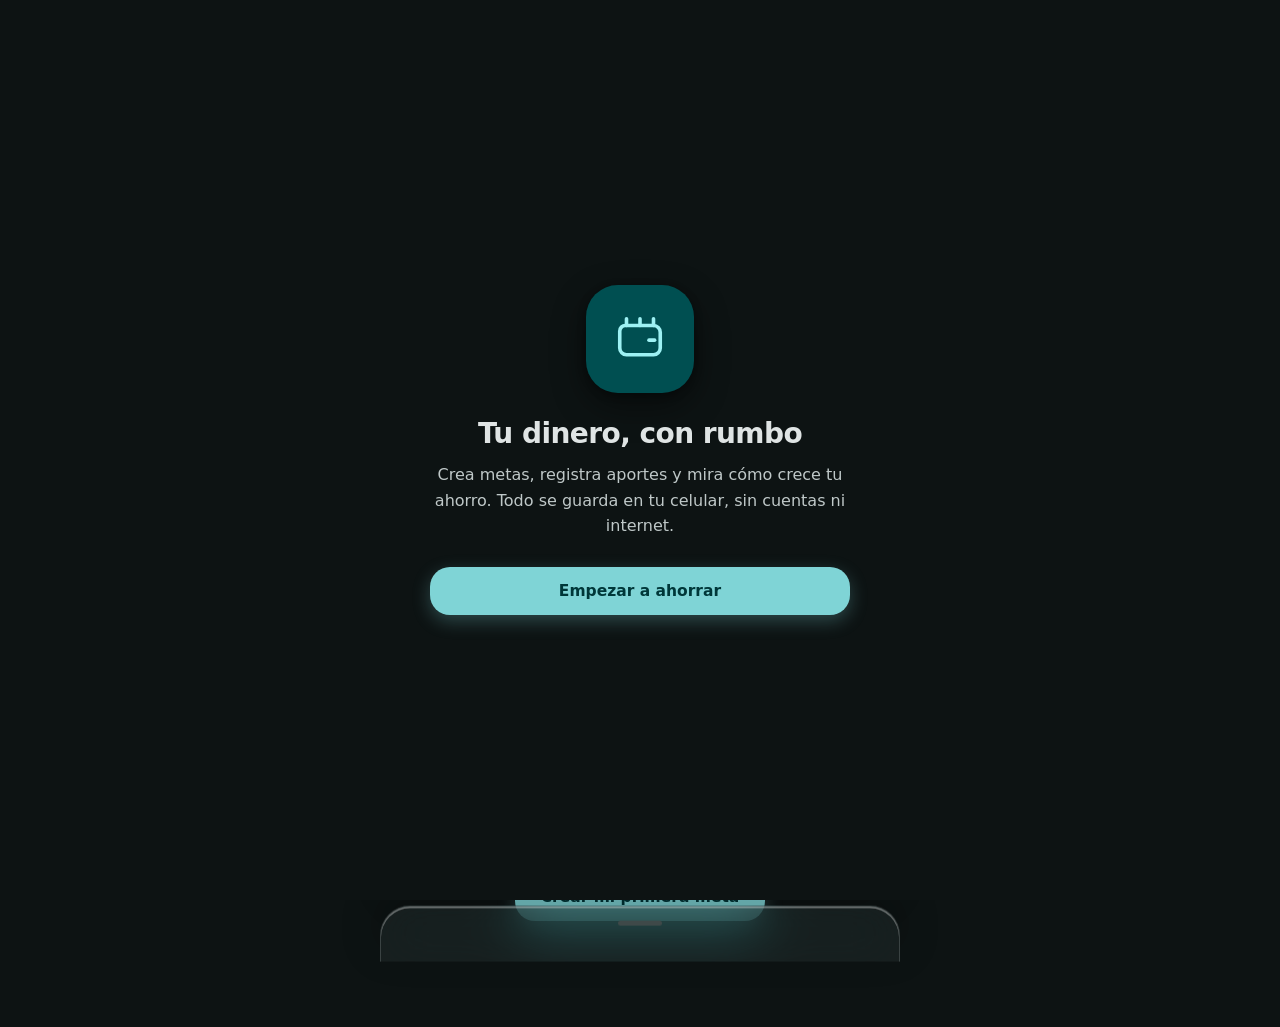
==== commit 0747a9a6: "feat: bloqueo PIN/patron/huella con codigo de rescate (v1.1.4)" ====
--- a/index.html
+++ b/index.html
@@ -171,6 +171,9 @@
 
   <div class="fx-layer" id="fx" aria-hidden="true"></div>
 
+  <div class="lock" id="lock" hidden role="dialog" aria-modal="true" aria-label="Bloqueo de la app"></div>
+
   <script src="./app.js" defer></script>
+  <script src="./lock.js" defer></script>
 </body>
 </html>
--- a/styles.css
+++ b/styles.css
@@ -1,3 +1,21 @@
+/* ============ tipografía Inter (embebida en el APK, funciona offline) ============ */
+@font-face {
+  font-family: "Inter";
+  font-style: normal;
+  font-weight: 100 900;
+  font-display: swap;
+  src: url("./fonts/Inter-latin.woff2") format("woff2");
+  unicode-range: U+0000-00FF, U+0131, U+0152-0153, U+02BB-02BC, U+02C6, U+02DA, U+02DC, U+0304, U+0308, U+0329, U+2000-206F, U+20AC, U+2122, U+2191, U+2193, U+2212, U+2215, U+FEFF, U+FFFD;
+}
+@font-face {
+  font-family: "Inter";
+  font-style: normal;
+  font-weight: 100 900;
+  font-display: swap;
+  src: url("./fonts/Inter-latin-ext.woff2") format("woff2");
+  unicode-range: U+0100-02BA, U+02BD-02C5, U+02C7-02CC, U+02CE-02D7, U+02DD-02FF, U+0304, U+0308, U+0329, U+1D00-1DBF, U+1E00-1E9F, U+1EF2-1EFF, U+2020, U+20A0-20AB, U+20AD-20C4, U+2113, U+2C60-2C7F, U+A720-A7FF;
+}
+
 /* ============ Material 3 Expressive · tokens ============ */
 :root {
   color-scheme: dark;
@@ -26,6 +44,16 @@
   --r-lg: 24px;
   --r-md: 18px;
   --wave: 38px;
+
+  /* ============ liquid glass (0 = opaco, 100 = más cristal) ============ */
+  --glass: 72;
+  --glass-a: calc(92% - var(--glass) * 0.82%);
+  --glass-sheet-a: calc(96% - var(--glass) * 0.62%);
+  --glass-blur: calc(6px + var(--glass) * 0.28px);
+  --glass-sat: calc(110% + var(--glass) * 1.1%);
+  --glass-hi: calc(var(--glass) * 0.55%);
+  --glass-border: calc(8% + var(--glass) * 0.14%);
+  --wave-svg: url("data:image/svg+xml,%3Csvg xmlns='http://www.w3.org/2000/svg' width='38' height='14' viewBox='0 0 38 14'%3E%3Cpath d='M0 7 Q9.5 3 19 7 T38 7' fill='none' stroke='white' stroke-width='5' stroke-linecap='round'/%3E%3C/svg%3E");
 }
 [data-theme="dark"] {
   color-scheme: dark;
@@ -73,7 +101,7 @@
 
 body {
   margin: 0;
-  font-family: "Segoe UI Variable Display", "Segoe UI", Roboto, system-ui, -apple-system, "Helvetica Neue", sans-serif;
+  font-family: "Inter", system-ui, -apple-system, "Roboto", sans-serif;
   background: var(--surface);
   color: var(--on-surface);
   -webkit-tap-highlight-color: transparent;
@@ -530,30 +558,35 @@
   padding: 7px;
   gap: 4px;
   border-radius: 999px;
-  /* Liquid Glass (estilo iOS 26) */
-  background: color-mix(in srgb, var(--surface-container) 40%, transparent);
-  backdrop-filter: blur(28px) saturate(200%) brightness(1.12);
-  -webkit-backdrop-filter: blur(28px) saturate(200%) brightness(1.12);
-  border: 1px solid color-mix(in srgb, var(--on-surface) 10%, transparent);
+  /* Liquid Glass (iOS 26/27): refracción + reflejo + borde de lente */
+  background: color-mix(in srgb, var(--surface-container) var(--glass-a), transparent);
+  backdrop-filter: blur(var(--glass-blur)) saturate(var(--glass-sat)) brightness(1.08) contrast(1.05);
+  -webkit-backdrop-filter: blur(var(--glass-blur)) saturate(var(--glass-sat)) brightness(1.08) contrast(1.05);
+  border: 1px solid color-mix(in srgb, var(--on-surface) var(--glass-border), transparent);
   box-shadow:
     0 16px 48px rgba(0, 0, 0, .20),
     0 4px 12px rgba(0, 0, 0, .10),
-    inset 0 1.5px 0 color-mix(in srgb, #ffffff 50%, transparent),
-    inset 0 -1px 0 color-mix(in srgb, #000000 10%, transparent);
+    inset 0 1.5px 0 color-mix(in srgb, #ffffff var(--glass-hi), transparent),
+    inset 0 -1px 0 color-mix(in srgb, #000000 10%, transparent),
+    inset 0 0 24px color-mix(in srgb, var(--primary) calc(var(--glass) * 0.10%), transparent);
   z-index: 21;
   overflow: hidden;
   animation: navIn .7s var(--ease-spring) both .1s;
-}
-/* reflejo especular superior (fuente de luz) */
+  transition: background-color .35s var(--ease-emph), backdrop-filter .35s var(--ease-emph), border-color .35s;
+}
+/* reflejo especular: fuente de luz + lente que sigue la pestaña activa */
 .navbar::before {
   content: "";
   position: absolute;
   inset: 0;
   border-radius: inherit;
-  background: linear-gradient(180deg,
-    color-mix(in srgb, #ffffff 45%, transparent) 0%,
-    color-mix(in srgb, #ffffff 12%, transparent) 25%,
-    transparent 55%);
+  background:
+    radial-gradient(circle 90px at var(--gx, 50%) 40%,
+      color-mix(in srgb, #ffffff calc(var(--glass) * 0.20%), transparent), transparent 78%),
+    linear-gradient(180deg,
+      color-mix(in srgb, #ffffff var(--glass-hi), transparent) 0%,
+      color-mix(in srgb, #ffffff calc(var(--glass) * 0.16%), transparent) 26%,
+      transparent 58%);
   pointer-events: none;
   z-index: 0;
 }
@@ -565,25 +598,22 @@
   border-radius: inherit;
   background: linear-gradient(100deg,
     transparent 0%,
-    color-mix(in srgb, #ffffff 22%, transparent) 40%,
-    transparent 70%);
-  transform: translateX(-130%);
+    color-mix(in srgb, #ffffff calc(var(--glass) * 0.26%), transparent) 38%,
+    color-mix(in srgb, var(--primary) calc(var(--glass) * 0.12%), transparent) 52%,
+    transparent 72%);
+  transform: translateX(-135%);
   animation: liquidSheen 7s ease-in-out infinite;
   pointer-events: none;
   z-index: 0;
 }
 .navbar > * { position: relative; z-index: 1; }
+/* Una sola definición: la duplicada anterior anulaba los fundidos del brillo. */
 @keyframes liquidSheen {
-  0% { transform: translateX(-130%) skewX(-15deg); opacity: 0; }
-  20% { opacity: 1; }
-  50% { transform: translateX(130%) skewX(-15deg); opacity: 1; }
-  80% { opacity: 0; }
-  100% { transform: translateX(130%) skewX(-15deg); opacity: 0; }
-}
-@keyframes liquidSheen {
-  0% { transform: translateX(-120%) skewX(-12deg); }
-  50% { transform: translateX(120%) skewX(-12deg); }
-  100% { transform: translateX(120%) skewX(-12deg); }
+  0%   { transform: translateX(-135%) skewX(-16deg); opacity: 0; }
+  18%  { opacity: .9; }
+  50%  { transform: translateX(125%) skewX(-16deg); opacity: .9; }
+  72%  { opacity: 0; }
+  100% { transform: translateX(125%) skewX(-16deg); opacity: 0; }
 }
 .nav-indicator {
   position: absolute;
@@ -652,11 +682,18 @@
   overflow-y: auto;
   transform: translate(-50%, 110%);
   border-radius: 30px 30px 0 0;
-  background: var(--surface-container-high);
-  box-shadow: 0 -14px 40px rgba(0, 0, 0, .22);
+  /* El sheet también es cristal, pero con un mínimo de opacidad para leer mejor. */
+  background: color-mix(in srgb, var(--surface-container-high) var(--glass-sheet-a), transparent);
+  backdrop-filter: blur(var(--glass-blur)) saturate(var(--glass-sat)) brightness(1.06);
+  -webkit-backdrop-filter: blur(var(--glass-blur)) saturate(var(--glass-sat)) brightness(1.06);
+  border: 1px solid color-mix(in srgb, var(--on-surface) var(--glass-border), transparent);
+  border-bottom: 0;
+  box-shadow:
+    0 -14px 40px rgba(0, 0, 0, .22),
+    inset 0 1.5px 0 color-mix(in srgb, #ffffff var(--glass-hi), transparent);
   z-index: 41;
   padding: 10px 18px calc(24px + env(safe-area-inset-bottom));
-  transition: transform .55s var(--ease-emph), border-radius .4s var(--ease-spring);
+  transition: transform .55s var(--ease-emph), border-radius .4s var(--ease-spring), background-color .35s var(--ease-emph);
   overscroll-behavior: contain;
 }
 .sheet.open { transform: translate(-50%, 0); }
@@ -874,6 +911,45 @@
 }
 .settings select:focus { outline-color: var(--primary); }
 
+/* barra de intensidad del cristal: misma onda que el ahorro total */
+.glass-range {
+  -webkit-appearance: none;
+  appearance: none;
+  width: 116px;
+  height: 22px;
+  background: transparent;
+  cursor: pointer;
+  --p: 72;
+}
+.glass-range::-webkit-slider-runnable-track {
+  height: 14px;
+  border-radius: 999px;
+  background: linear-gradient(90deg,
+    var(--primary) calc(var(--p) * 1%),
+    var(--surface-container-highest) calc(var(--p) * 1%));
+  -webkit-mask-image: var(--wave-svg);
+  mask-image: var(--wave-svg);
+  -webkit-mask-repeat: repeat-x;
+  mask-repeat: repeat-x;
+  -webkit-mask-size: 38px 100%;
+  mask-size: 38px 100%;
+  box-shadow: inset 0 1px 3px rgba(0, 0, 0, .25);
+}
+.glass-range::-webkit-slider-thumb {
+  -webkit-appearance: none;
+  appearance: none;
+  width: 22px;
+  height: 22px;
+  margin-top: -4px;
+  border-radius: 50%;
+  background: radial-gradient(circle at 35% 30%, #ffffff 0%, #e2ecec 55%, #b7c6c6 100%);
+  border: 2px solid color-mix(in srgb, var(--primary) 70%, #ffffff);
+  box-shadow: 0 2px 8px rgba(0, 0, 0, .4), inset 0 1px 1px #ffffff;
+  transition: transform .2s var(--ease-spring);
+}
+.glass-range:active::-webkit-slider-thumb { transform: scale(1.14); }
+.glass-range:focus-visible { outline: 2px solid var(--primary); outline-offset: 3px; border-radius: 999px; }
+
 /* ============ fx ============ */
 .fx-layer { position: fixed; inset: 0; pointer-events: none; z-index: 60; }
 .fx-piece {
@@ -1069,3 +1145,129 @@
   from { transform: scaleY(.02); opacity: .25; }
   to   { transform: scaleY(1); opacity: 1; }
 }
+
+/* ============ bloqueo de app (PIN / patrón / huella) ============ */
+.lock {
+  position: fixed;
+  inset: 0;
+  z-index: 100;
+  display: grid;
+  place-items: center;
+  padding: calc(24px + var(--sbh, 0px)) 18px calc(24px + env(safe-area-inset-bottom));
+  background: color-mix(in srgb, var(--surface) 72%, transparent);
+  backdrop-filter: blur(30px) saturate(180%) brightness(.85);
+  -webkit-backdrop-filter: blur(30px) saturate(180%) brightness(.85);
+  animation: lockIn .35s var(--ease-emph) both;
+}
+.lock[hidden] { display: none !important; }
+@keyframes lockIn { from { opacity: 0; } to { opacity: 1; } }
+.lock-card {
+  width: min(100%, 400px);
+  max-height: 100%;
+  overflow-y: auto;
+  text-align: center;
+  padding: 26px 22px 22px;
+  border-radius: var(--r-xl);
+  background: color-mix(in srgb, var(--surface-container) 92%, transparent);
+  border: 1px solid color-mix(in srgb, var(--on-surface) 12%, transparent);
+  box-shadow: 0 24px 70px rgba(0, 0, 0, .45), inset 0 1px 0 color-mix(in srgb, #ffffff 28%, transparent);
+}
+.lock-badge {
+  width: 58px; height: 58px; margin: 0 auto 14px;
+  display: grid; place-items: center; border-radius: 20px;
+  background: color-mix(in srgb, var(--primary) 18%, transparent);
+  color: var(--primary);
+}
+.lock-badge svg { width: 28px; height: 28px; }
+.lock-card h2 { font-size: 20px; font-weight: 800; letter-spacing: -.4px; }
+.lock-sub { margin-top: 6px !important; font-size: 13.5px; color: var(--on-surface-variant); }
+.lock-msg { min-height: 18px; margin-top: 8px !important; font-size: 12.5px; font-weight: 700; color: var(--error); }
+.lock-input-host { margin-top: 18px; }
+.lock-card .btn-filled { width: 100%; margin-top: 14px; }
+.lock-card .text-btn { margin-top: 12px; }
+
+/* teclado PIN */
+.pin-dots { display: flex; justify-content: center; gap: 10px; margin: 4px 0 18px; flex-wrap: wrap; }
+.pin-dots i {
+  width: 11px; height: 11px; border-radius: 50%;
+  background: color-mix(in srgb, var(--on-surface) 18%, transparent);
+  border: 1px solid color-mix(in srgb, var(--on-surface) 25%, transparent);
+  transition: background .18s, transform .18s var(--ease-spring);
+}
+.pin-dots i.on { background: var(--primary); transform: scale(1.15); }
+.pin-keys { display: grid; grid-template-columns: repeat(3, 1fr); gap: 9px; max-width: 258px; margin: 0 auto; }
+.pin-key {
+  height: 52px; border-radius: 16px;
+  background: var(--surface-container-high);
+  color: var(--on-surface);
+  font-size: 20px; font-weight: 700;
+  transition: transform .18s var(--ease-spring), background-color .2s;
+}
+.pin-key:active { transform: scale(.93); background: var(--primary-container); }
+.pin-key.blank { background: transparent; pointer-events: none; }
+.pin-key.del { font-size: 22px; color: var(--on-surface-variant); }
+
+/* patrón */
+.pat-host { display: grid; place-items: center; margin-top: 12px; }
+.pat-wrap {
+  position: relative;
+  width: min(100%, 290px);
+  aspect-ratio: 1;
+  touch-action: none;
+  user-select: none;
+  -webkit-user-select: none;
+}
+.pat-grid {
+  position: absolute; inset: 0;
+  display: grid;
+  grid-template-columns: repeat(var(--n), 1fr);
+  grid-template-rows: repeat(var(--n), 1fr);
+  place-items: center;
+}
+.pat-dot {
+  width: 14px; height: 14px; border-radius: 50%;
+  background: color-mix(in srgb, var(--on-surface) 22%, transparent);
+  border: 2px solid color-mix(in srgb, var(--on-surface) 35%, transparent);
+  transition: background .15s, transform .18s var(--ease-spring);
+}
+.pat-dot.on {
+  background: var(--primary); border-color: var(--primary); transform: scale(1.2);
+  box-shadow: 0 0 12px color-mix(in srgb, var(--primary) 55%, transparent);
+}
+.pat-lines { position: absolute; inset: 0; width: 100%; height: 100%; overflow: visible; pointer-events: none; }
+.pat-lines path { stroke: var(--primary); stroke-width: 4; stroke-linecap: round; stroke-linejoin: round; fill: none; opacity: .9; }
+
+/* huella y rescate */
+.bio-btn {
+  display: flex; align-items: center; justify-content: center; gap: 10px;
+  width: min(100%, 258px); margin: 16px auto 0; padding: 13px;
+  border-radius: 16px;
+  background: color-mix(in srgb, var(--primary) 16%, transparent);
+  color: var(--primary); font-weight: 800; font-size: 14px;
+}
+.bio-btn svg { width: 22px; height: 22px; }
+.lock-input {
+  width: 100%; padding: 13px 14px; margin-top: 12px;
+  border-radius: 14px; border: 2px solid var(--outline-variant);
+  background: var(--surface-container-high); color: var(--on-surface);
+  font: inherit; font-weight: 800; text-align: center; letter-spacing: 3px; text-transform: uppercase;
+}
+.lock-input:focus { outline-color: var(--primary); }
+.lock-opts { display: flex; flex-wrap: wrap; gap: 6px; justify-content: center; margin-bottom: 14px; }
+.lock-custom { display: flex; align-items: center; justify-content: space-between; gap: 12px; font-size: 13px; }
+.lock-custom input {
+  width: 76px; padding: 8px; border-radius: 10px;
+  background: var(--surface-container-high); color: var(--on-surface);
+  border: 1px solid var(--outline-variant); font: inherit; font-weight: 700;
+}
+.lock-step { font-size: 12.5px; font-weight: 700; color: var(--primary); margin-bottom: 6px; }
+.lock-note { font-size: 12px; color: var(--on-surface-variant); line-height: 1.5; }
+.recovery-code {
+  font-size: 26px; font-weight: 800; letter-spacing: 4px; padding: 18px;
+  border-radius: 16px; background: var(--surface-container-high); color: var(--primary);
+}
+.recovery-box { display: grid; gap: 4px; text-align: center; padding: 14px; border-radius: var(--r-md); background: var(--surface-container-low); }
+.recovery-box span { font-size: 12px; color: var(--on-surface-variant); }
+.recovery-box strong { font-size: 22px; letter-spacing: 3px; color: var(--primary); }
+.recovery-box small { font-size: 11px; color: var(--on-surface-variant); }
+.lock-detail { text-align: center; font-weight: 700; color: var(--primary); padding: 6px 0 2px; }
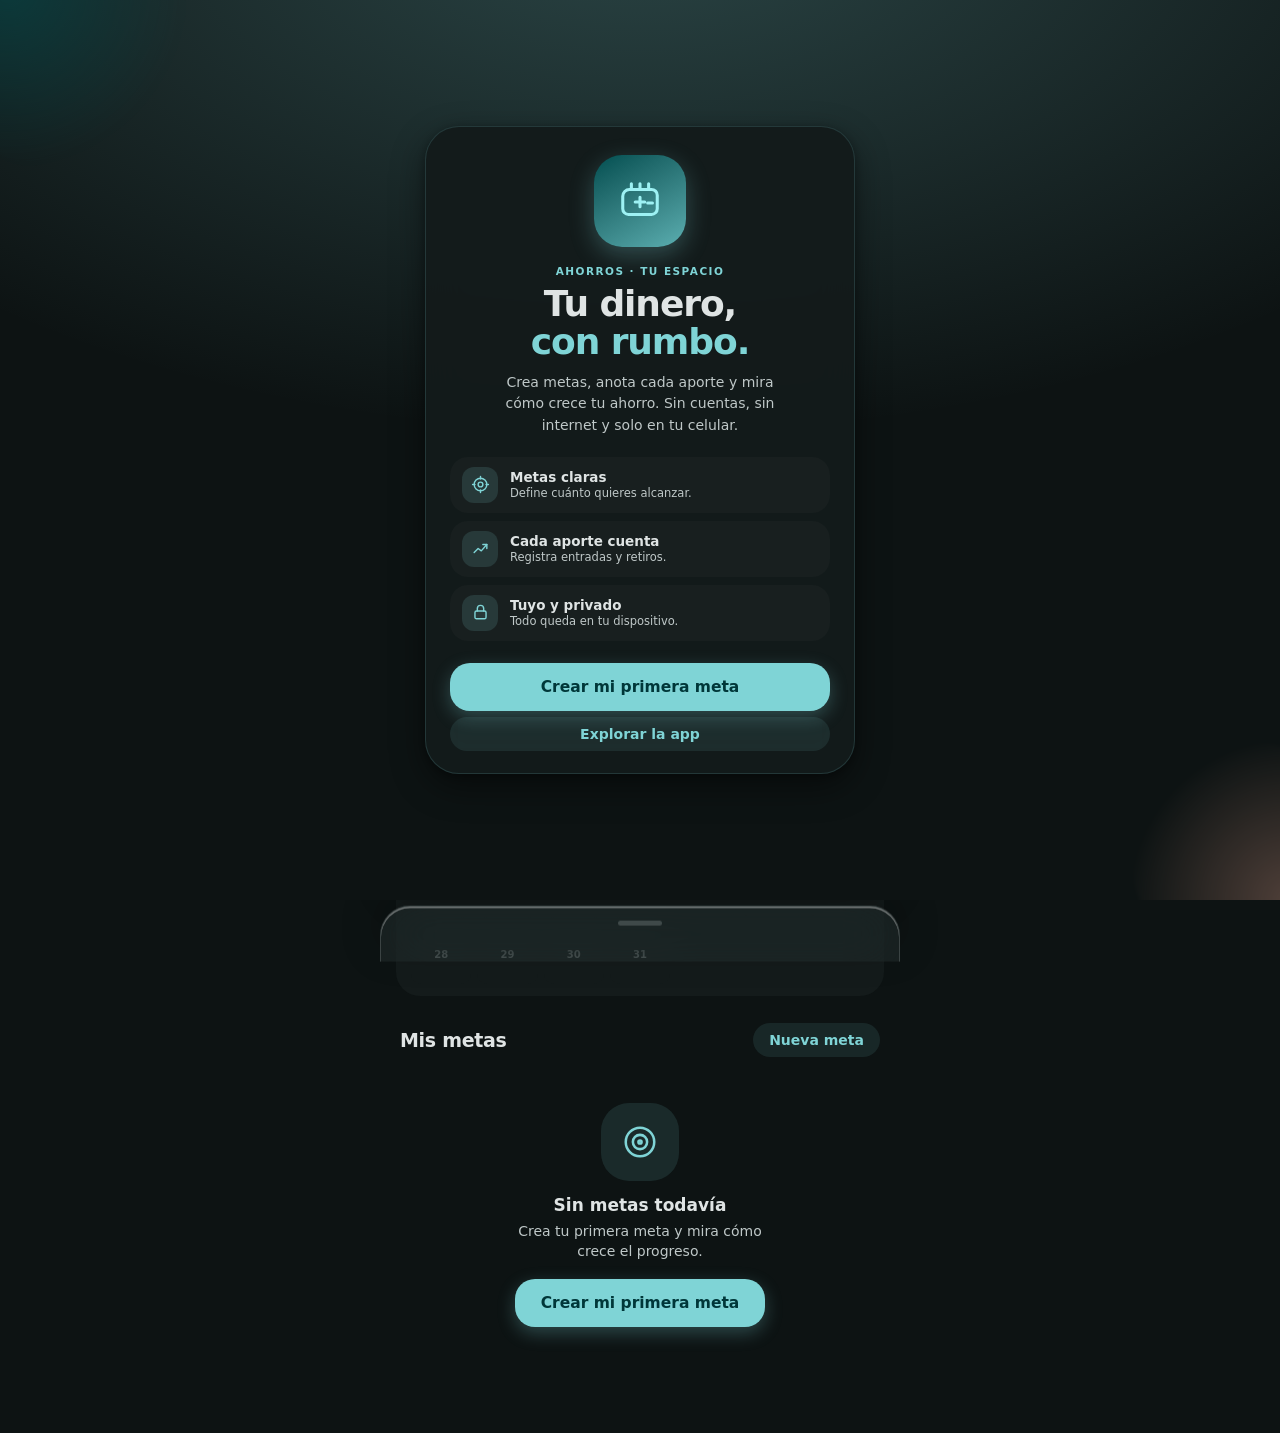
==== commit 9864ebd1: "feat: editar metas y movimientos, filtrar historial y calendario (v1.2.1)" ====
--- a/index.html
+++ b/index.html
@@ -87,6 +87,11 @@
               <div class="chart-head"><span>Últimos 7 días</span><b id="chartTotal">$0</b></div>
               <div class="chart" id="chart"></div>
             </div>
+            <div class="chart-card cal-card">
+              <div class="chart-head"><span>Aportes del mes</span><b id="calMonth"></b></div>
+              <div class="cal-week"><span>L</span><span>M</span><span>M</span><span>J</span><span>V</span><span>S</span><span>D</span></div>
+              <div class="cal-grid" id="calGrid"></div>
+            </div>
           </div>
         </section>
 
@@ -116,6 +121,21 @@
           <h2>Historial</h2>
           <span class="muted" id="historyCount"></span>
         </div>
+        <div class="history-filters">
+          <label class="field input-sm">
+            <span>Meta</span>
+            <select id="histGoal"><option value="all">Todas las metas</option></select>
+          </label>
+          <label class="field input-sm">
+            <span>Periodo</span>
+            <select id="histPeriod">
+              <option value="all">Todo el tiempo</option>
+              <option value="7">Últimos 7 días</option>
+              <option value="30">Últimos 30 días</option>
+              <option value="month">Este mes</option>
+            </select>
+          </label>
+        </div>
         <ul class="history" id="historyList"></ul>
         <div class="empty" id="emptyHistory" hidden>
           <div class="empty-art" aria-hidden="true">
@@ -125,8 +145,8 @@
               <path d="M12 8v4.5l3 1.8" />
             </svg>
           </div>
-          <h3>Aún no hay movimientos</h3>
-          <p>Cada aporte que hagas aparecerá aquí.</p>
+          <h3 id="emptyHistoryTitle">Aún no hay movimientos</h3>
+          <p id="emptyHistoryText">Cada aporte que hagas aparecerá aquí.</p>
         </div>
       </section>
 
--- a/styles.css
+++ b/styles.css
@@ -488,6 +488,17 @@
 .move-body strong { display: block; font-size: 14.5px; font-weight: 650; }
 .move-body span { font-size: 12.5px; color: var(--on-surface-variant); }
 .move-amt { font-size: 15px; font-weight: 800; font-variant-numeric: tabular-nums; color: var(--primary); }
+.move-hit { cursor: pointer; }
+.move-more {
+  flex: 0 0 auto;
+  width: 28px; height: 28px;
+  border-radius: 10px;
+  display: grid; place-items: center;
+  color: var(--on-surface-variant);
+  background: color-mix(in srgb, var(--on-surface) 6%, transparent);
+}
+.move-more svg { width: 16px; height: 16px; }
+.history-filters { display: grid; grid-template-columns: 1fr 1fr; gap: 10px; margin-bottom: 14px; }
 
 /* ============ empty ============ */
 .empty { text-align: center; padding: 34px 20px 10px; animation: rise .5s var(--ease-emph) both; }
@@ -697,6 +708,13 @@
   overscroll-behavior: contain;
 }
 .sheet.open { transform: translate(-50%, 0); }
+/* Con el teclado abierto, el sheet se sube y se encoge para ver lo escrito. */
+body.kb-open .sheet.open {
+  transform: translate(-50%, calc(-1 * var(--kb, 0px)));
+  max-height: calc(100dvh - var(--kb, 0px) - 12px);
+  transition-duration: .18s;
+}
+body.kb-open .scrim { opacity: .22; }
 .sheet-handle {
   width: 44px;
   height: 5px;
@@ -734,6 +752,23 @@
 }
 [data-theme="dark"] .field input, [data-theme="dark"] .amount-input { background: var(--surface-container); }
 .field input:focus, .amount-input:focus { outline-color: var(--primary); }
+.field select, select.field {
+  width: 100%;
+  border: 0;
+  border-radius: var(--r-md);
+  background: var(--surface-container-lowest, var(--surface));
+  color: var(--on-surface);
+  padding: 12px 14px;
+  font: inherit;
+  font-size: 14px;
+  font-weight: 600;
+  outline: 2px solid transparent;
+  transition: outline-color .25s var(--ease-emph), background-color .3s;
+}
+[data-theme="dark"] .field select,
+[data-theme="dark"] select.field { background: var(--surface-container); }
+.field select:focus, select.field:focus { outline-color: var(--primary); }
+.history-filters .field > span { font-size: 11px; margin-bottom: 4px; }
 
 .amount-wrap {
   display: flex;
@@ -1037,41 +1072,117 @@
   z-index: 200;
   display: grid;
   place-items: center;
-  padding: 24px;
-  background: var(--surface);
-  animation: welcomeIn .45s var(--ease-emph) both;
+  padding: 20px;
+  overflow: hidden;
+  background:
+    radial-gradient(120% 90% at 50% -10%, color-mix(in srgb, var(--primary) 26%, transparent), transparent 65%),
+    var(--surface);
+  animation: welcomeIn .5s var(--ease-emph) both;
 }
 .welcome.welcome-out { animation: welcomeOut .45s var(--ease-emph) both; }
 @keyframes welcomeIn { from { opacity: 0; transform: scale(1.03); } to { opacity: 1; transform: scale(1); } }
 @keyframes welcomeOut { from { opacity: 1; transform: scale(1); } to { opacity: 0; transform: scale(.97); } }
+
+.welcome-bg { position: absolute; inset: 0; pointer-events: none; }
+.wblob {
+  position: absolute;
+  border-radius: 50%;
+  filter: blur(2px);
+  opacity: .5;
+  animation: wblobFloat 9s ease-in-out infinite alternate;
+}
+.wblob-a {
+  width: 260px; height: 260px;
+  top: -90px; left: -70px;
+  background: radial-gradient(circle at 30% 30%, var(--primary-container), transparent 70%);
+}
+.wblob-b {
+  width: 230px; height: 230px;
+  right: -80px; bottom: -70px;
+  background: radial-gradient(circle at 70% 70%, color-mix(in srgb, var(--tertiary) 55%, transparent), transparent 72%);
+  animation-delay: -4s;
+}
+@keyframes wblobFloat { from { transform: translate3d(0,0,0) scale(1); } to { transform: translate3d(14px,-18px,0) scale(1.08); } }
+
 .welcome-card {
-  width: min(100%, 420px);
+  position: relative;
+  width: min(100%, 430px);
+  max-height: 100%;
+  overflow-y: auto;
+  padding: 28px 24px 22px;
   text-align: center;
+  border-radius: 34px;
+  border: 1px solid color-mix(in srgb, var(--primary) 16%, transparent);
+  background: color-mix(in srgb, var(--surface-container-low) 94%, transparent);
+  box-shadow: var(--shadow);
+  backdrop-filter: blur(18px);
 }
 .welcome-art {
-  width: 108px;
-  height: 108px;
-  margin: 0 auto 24px;
-  border-radius: 32px;
+  width: 92px;
+  height: 92px;
+  margin: 0 auto 18px;
+  border-radius: 28px;
   display: grid;
   place-items: center;
   color: var(--on-primary-container);
-  background: var(--primary-container);
-  box-shadow: var(--shadow);
-}
-.welcome-art svg { width: 54px; height: 54px; }
+  background: linear-gradient(150deg, var(--primary-container), color-mix(in srgb, var(--primary) 72%, var(--primary-container)));
+  box-shadow: 0 8px 24px color-mix(in srgb, var(--primary) 28%, transparent);
+}
+.welcome-art svg { width: 46px; height: 46px; }
+.welcome-eyebrow {
+  font-size: 10.5px;
+  font-weight: 800;
+  letter-spacing: .14em;
+  color: var(--primary);
+  margin-bottom: 8px;
+}
 .welcome-card h2 {
-  font-size: 28px;
+  font-size: clamp(28px, 8vw, 36px);
+  line-height: 1.06;
   font-weight: 800;
-  letter-spacing: -.02em;
-  margin-bottom: 12px;
-}
-.welcome-card p {
+  letter-spacing: -.03em;
+  margin-bottom: 10px;
+}
+.welcome-card h2 span { color: var(--primary); }
+.welcome-card > p {
   color: var(--on-surface-variant);
-  line-height: 1.6;
-  margin-bottom: 28px;
-}
+  font-size: 14px;
+  line-height: 1.55;
+  margin: 0 auto 20px;
+  max-width: 34ch;
+}
+.welcome-features {
+  display: grid;
+  gap: 8px;
+  margin-bottom: 22px;
+  text-align: left;
+}
+.wf {
+  display: flex;
+  align-items: center;
+  gap: 12px;
+  padding: 10px 12px;
+  border-radius: 18px;
+  background: color-mix(in srgb, var(--surface-container) 80%, transparent);
+}
+.wf-ic {
+  flex: 0 0 auto;
+  width: 36px;
+  height: 36px;
+  border-radius: 12px;
+  display: grid;
+  place-items: center;
+  color: var(--primary);
+  background: color-mix(in srgb, var(--primary) 14%, transparent);
+}
+.wf-ic svg { width: 19px; height: 19px; }
+.wf b { display: block; font-size: 13.5px; font-weight: 750; }
+.wf small { display: block; font-size: 11.5px; color: var(--on-surface-variant); margin-top: 1px; }
 .welcome-card .btn-filled { width: 100%; }
+.welcome-card .text-btn { width: 100%; margin-top: 6px; }
+@media (prefers-reduced-motion: reduce) {
+  .wblob { animation: none; }
+}
 
 /* ============ estadísticas (Material 3 Expressivo) ============ */
 .stats { margin: 2px 0 22px; }
@@ -1145,6 +1256,30 @@
   from { transform: scaleY(.02); opacity: .25; }
   to   { transform: scaleY(1); opacity: 1; }
 }
+
+/* Calendario de aportes */
+.cal-card { margin-top: 12px; }
+.cal-week {
+  display: grid; grid-template-columns: repeat(7, 1fr); gap: 6px;
+  margin: 4px 0 6px;
+  font-size: 9.5px; font-weight: 800; text-align: center;
+  color: var(--on-surface-variant);
+}
+.cal-grid { display: grid; grid-template-columns: repeat(7, 1fr); gap: 6px; }
+.cal-day {
+  aspect-ratio: 1;
+  border-radius: 10px;
+  display: grid; place-items: center;
+  font-size: 10px; font-weight: 700;
+  color: var(--on-surface-variant);
+  background: var(--surface-container-low);
+}
+.cal-day.blank { background: transparent; }
+.cal-day.today { outline: 2px solid var(--primary); outline-offset: -2px; color: var(--on-surface); }
+.cal-day.lv1 { color: var(--on-primary-container); background: color-mix(in srgb, var(--primary) 18%, var(--surface-container-low)); }
+.cal-day.lv2 { color: var(--on-primary-container); background: color-mix(in srgb, var(--primary) 34%, var(--surface-container-low)); }
+.cal-day.lv3 { color: var(--on-primary-container); background: color-mix(in srgb, var(--primary) 55%, var(--surface-container-low)); }
+.cal-day.lv4 { color: var(--on-primary); background: var(--primary); }
 
 /* ============ bloqueo de app (PIN / patrón / huella) ============ */
 .lock {
